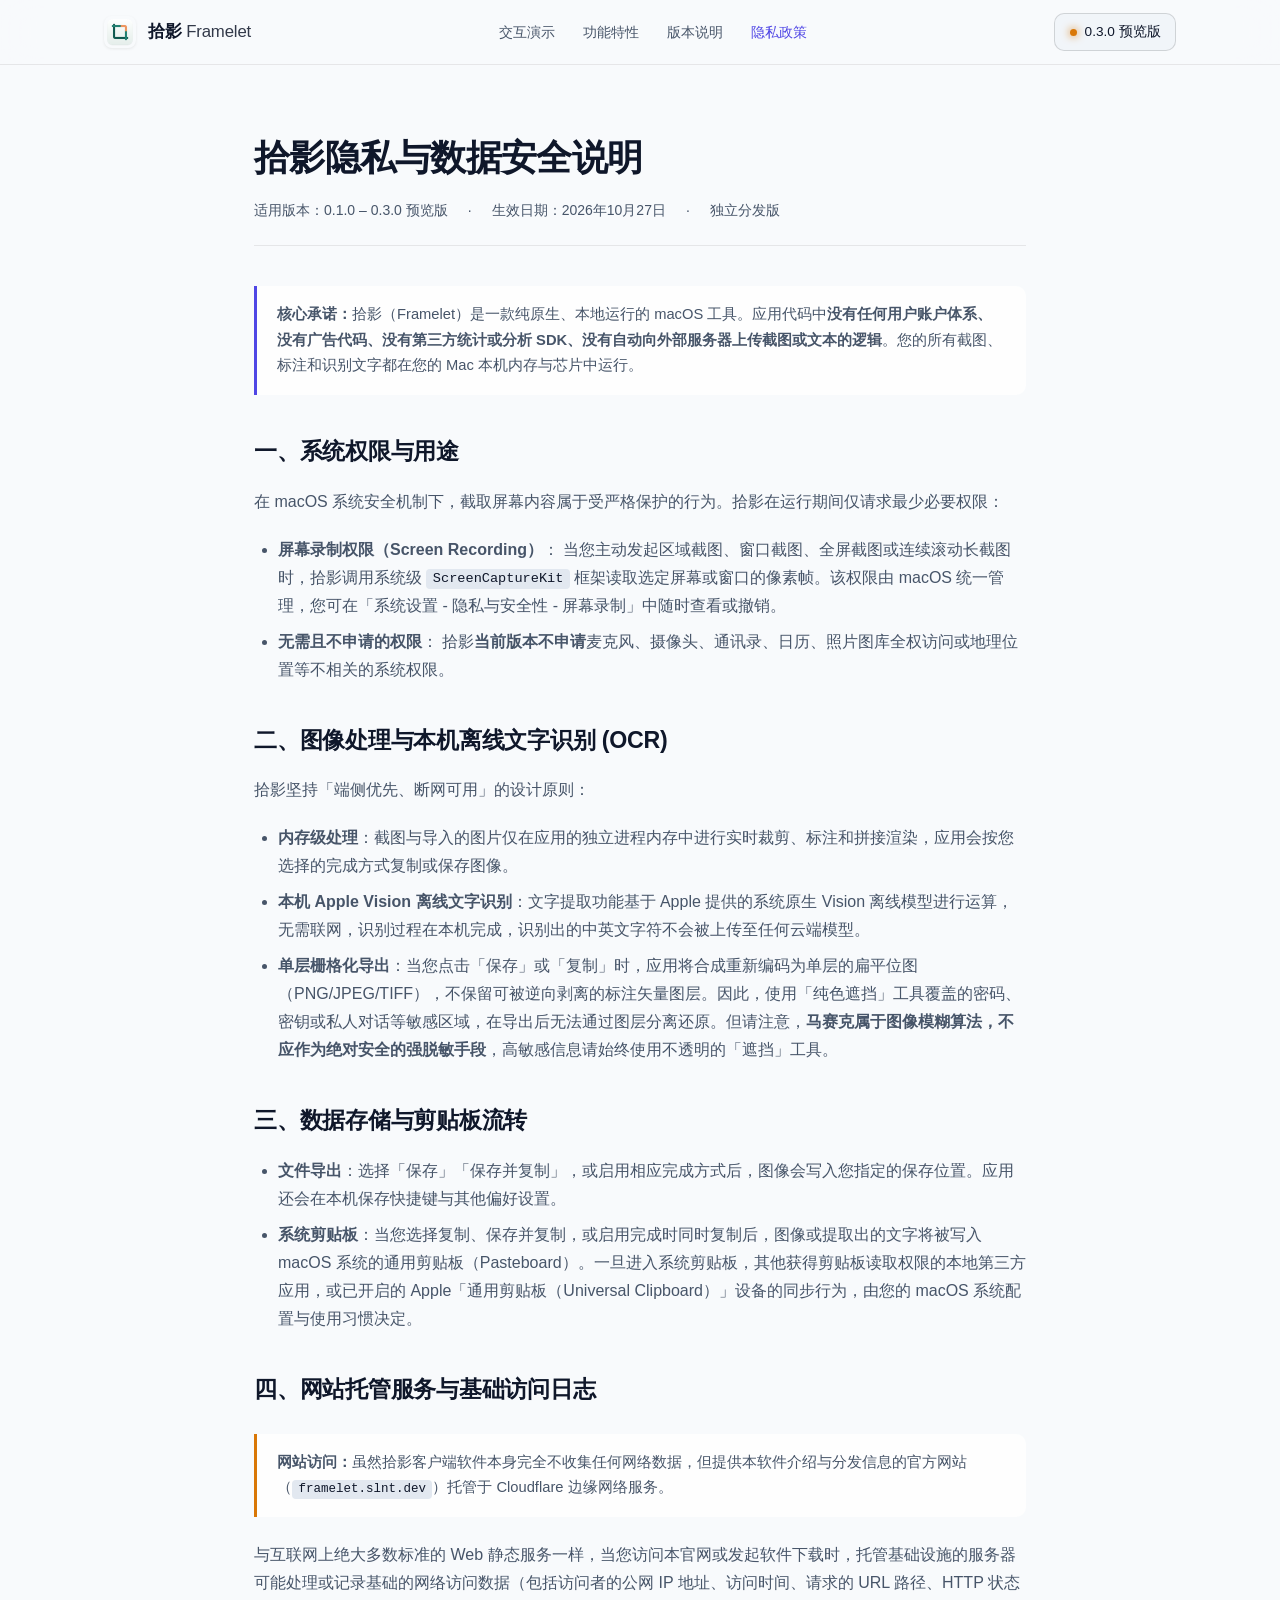
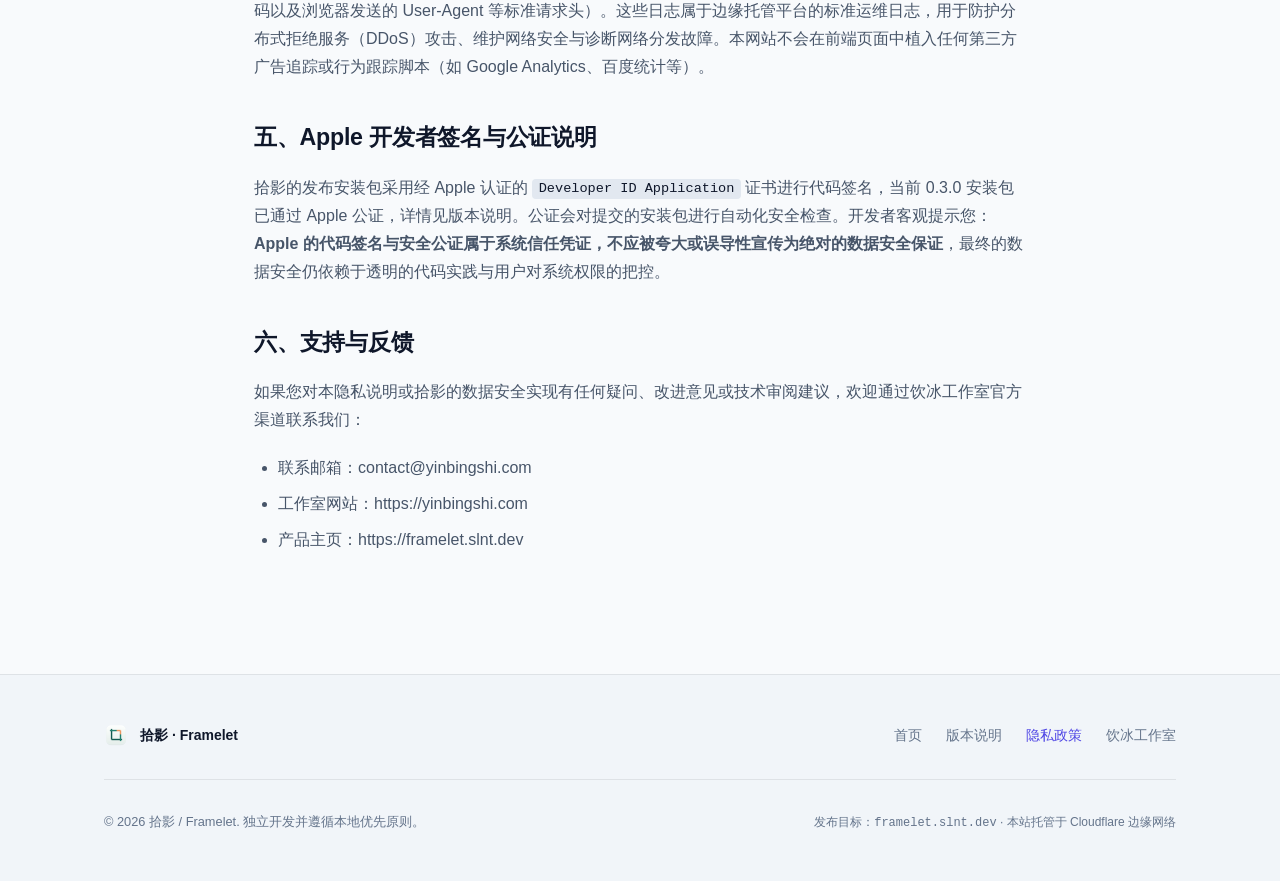
==== website/privacy.html @ 7aef19b3 "发布拾影官网与通过 Apple 公证的 0.3.0 下载" ====
<!DOCTYPE html>
<html lang="zh-CN">
<head>
  <meta charset="UTF-8">
  <meta name="viewport" content="width=device-width, initial-scale=1.0">
  <title>隐私政策与权限说明 — 拾影 · Framelet</title>
  <meta name="description" content="拾影 / Framelet 的隐私说明：坚守本地优先，所有屏幕捕获与 Apple Vision OCR 文字识别完全在 Mac 本机进行；解释必要的屏幕录制权限，并如实说明网站托管基础日志。">
  <link rel="icon" type="image/png" sizes="32x32" href="assets/img/favicon-32.png">
  <link rel="apple-touch-icon" sizes="128x128" href="assets/img/app-icon-128.png">
  <link rel="stylesheet" href="assets/css/main.css">
</head>
<body>

  <!-- 顶部导航栏 -->
  <header class="site-header">
    <div class="container nav-wrap">
      <a href="index.html" class="brand-link" aria-label="拾影 Framelet 官网首页">
        <img src="assets/img/app-icon-128.png" alt="拾影 AppIcon" class="brand-icon" width="32" height="32">
        <span>拾影 <span style="font-weight: 400; opacity: 0.85;">Framelet</span></span>
      </a>

      <nav aria-label="主导航">
        <ul class="nav-links">
          <li><a href="index.html#viewfinder-demo" class="nav-link">交互演示</a></li>
          <li><a href="index.html#features" class="nav-link">功能特性</a></li>
          <li><a href="releases.html" class="nav-link">版本说明</a></li>
          <li><a href="privacy.html" class="nav-link active" style="color: var(--accent-iris);">隐私政策</a></li>
        </ul>
      </nav>

      <a href="releases.html" class="nav-cta">
        <span class="status-dot"></span>
        <span>0.3.0 预览版</span>
      </a>
    </div>
  </header>

  <main>
    <div class="page-container">
      <header class="page-header">
        <h1 class="page-title">拾影隐私与数据安全说明</h1>
        <div class="page-meta">
          <span>适用版本：0.1.0 – 0.3.0 预览版</span>
          <span>·</span>
          <span>生效日期：2026年10月27日</span>
          <span>·</span>
          <span>独立分发版</span>
        </div>
      </header>

      <article class="article-content">
        <div class="alert-callout">
          <strong>核心承诺：</strong>拾影（Framelet）是一款纯原生、本地运行的 macOS 工具。应用代码中<strong>没有任何用户账户体系、没有广告代码、没有第三方统计或分析 SDK、没有自动向外部服务器上传截图或文本的逻辑</strong>。您的所有截图、标注和识别文字都在您的 Mac 本机内存与芯片中运行。
        </div>

        <h2>一、系统权限与用途</h2>
        <p>
          在 macOS 系统安全机制下，截取屏幕内容属于受严格保护的行为。拾影在运行期间仅请求最少必要权限：
        </p>
        <ul>
          <li>
            <strong>屏幕录制权限（Screen Recording）</strong>：
            当您主动发起区域截图、窗口截图、全屏截图或连续滚动长截图时，拾影调用系统级 <code>ScreenCaptureKit</code> 框架读取选定屏幕或窗口的像素帧。该权限由 macOS 统一管理，您可在「系统设置 - 隐私与安全性 - 屏幕录制」中随时查看或撤销。
          </li>
          <li>
            <strong>无需且不申请的权限</strong>：
            拾影<strong>当前版本不申请</strong>麦克风、摄像头、通讯录、日历、照片图库全权访问或地理位置等不相关的系统权限。
          </li>
        </ul>

        <h2>二、图像处理与本机离线文字识别 (OCR)</h2>
        <p>
          拾影坚持「端侧优先、断网可用」的设计原则：
        </p>
        <ul>
          <li>
            <strong>内存级处理</strong>：截图与导入的图片仅在应用的独立进程内存中进行实时裁剪、标注和拼接渲染，应用会按您选择的完成方式复制或保存图像。
          </li>
          <li>
            <strong>本机 Apple Vision 离线文字识别</strong>：文字提取功能基于 Apple 提供的系统原生 Vision 离线模型进行运算，无需联网，识别过程在本机完成，识别出的中英文字符不会被上传至任何云端模型。
          </li>
          <li>
            <strong>单层栅格化导出</strong>：当您点击「保存」或「复制」时，应用将合成重新编码为单层的扁平位图（PNG/JPEG/TIFF），不保留可被逆向剥离的标注矢量图层。因此，使用「纯色遮挡」工具覆盖的密码、密钥或私人对话等敏感区域，在导出后无法通过图层分离还原。但请注意，<strong>马赛克属于图像模糊算法，不应作为绝对安全的强脱敏手段</strong>，高敏感信息请始终使用不透明的「遮挡」工具。
          </li>
        </ul>

        <h2>三、数据存储与剪贴板流转</h2>
        <ul>
          <li>
            <strong>文件导出</strong>：选择「保存」「保存并复制」，或启用相应完成方式后，图像会写入您指定的保存位置。应用还会在本机保存快捷键与其他偏好设置。
          </li>
          <li>
            <strong>系统剪贴板</strong>：当您选择复制、保存并复制，或启用完成时同时复制后，图像或提取出的文字将被写入 macOS 系统的通用剪贴板（Pasteboard）。一旦进入系统剪贴板，其他获得剪贴板读取权限的本地第三方应用，或已开启的 Apple「通用剪贴板（Universal Clipboard）」设备的同步行为，由您的 macOS 系统配置与使用习惯决定。
          </li>
        </ul>

        <h2>四、网站托管服务与基础访问日志</h2>
        <div class="alert-callout warning">
          <strong>网站访问：</strong>虽然拾影客户端软件本身完全不收集任何网络数据，但提供本软件介绍与分发信息的官方网站（<code>framelet.slnt.dev</code>）托管于 Cloudflare 边缘网络服务。
        </div>
        <p>
          与互联网上绝大多数标准的 Web 静态服务一样，当您访问本官网或发起软件下载时，托管基础设施的服务器可能处理或记录基础的网络访问数据（包括访问者的公网 IP 地址、访问时间、请求的 URL 路径、HTTP 状态码以及浏览器发送的 User-Agent 等标准请求头）。这些日志属于边缘托管平台的标准运维日志，用于防护分布式拒绝服务（DDoS）攻击、维护网络安全与诊断网络分发故障。本网站不会在前端页面中植入任何第三方广告追踪或行为跟踪脚本（如 Google Analytics、百度统计等）。
        </p>

        <h2>五、Apple 开发者签名与公证说明</h2>
        <p>
          拾影的发布安装包采用经 Apple 认证的 <code>Developer ID Application</code> 证书进行代码签名，当前 0.3.0 安装包已通过 Apple 公证，详情见版本说明。公证会对提交的安装包进行自动化安全检查。开发者客观提示您：<strong>Apple 的代码签名与安全公证属于系统信任凭证，不应被夸大或误导性宣传为绝对的数据安全保证</strong>，最终的数据安全仍依赖于透明的代码实践与用户对系统权限的把控。
        </p>

        <h2>六、支持与反馈</h2>
        <p>
          如果您对本隐私说明或拾影的数据安全实现有任何疑问、改进意见或技术审阅建议，欢迎通过饮冰工作室官方渠道联系我们：
        </p>
        <ul>
          <li>联系邮箱：<a href="mailto:contact@yinbingshi.com">contact@yinbingshi.com</a></li>
          <li>工作室网站：<a href="https://yinbingshi.com" target="_blank" rel="noopener noreferrer">https://yinbingshi.com</a></li>
          <li>产品主页：<a href="https://framelet.slnt.dev">https://framelet.slnt.dev</a></li>
        </ul>
      </article>
    </div>
  </main>

  <!-- 页脚 -->
  <footer class="site-footer">
    <div class="container">
      <div class="footer-top">
        <div class="footer-brand">
          <img src="assets/img/app-icon-128.png" alt="拾影 Logo" width="24" height="24" style="border-radius: 6px;">
          <span>拾影 · Framelet</span>
        </div>

        <ul class="footer-links">
          <li><a href="index.html">首页</a></li>
          <li><a href="releases.html">版本说明</a></li>
          <li><a href="privacy.html" style="color: var(--accent-iris);">隐私政策</a></li>
          <li><a href="https://yinbingshi.com" target="_blank" rel="noopener noreferrer">饮冰工作室</a></li>
        </ul>
      </div>

      <div class="footer-bottom">
        <div>
          © 2026 拾影 / Framelet. 独立开发并遵循本地优先原则。
        </div>
        <div style="color: var(--text-muted); font-size: 0.75rem;">
          发布目标：<code>framelet.slnt.dev</code> · 本站托管于 Cloudflare 边缘网络
        </div>
      </div>
    </div>
  </footer>

</body>
</html>
---- website/assets/css/main.css ----
/* Framelet / 拾影 官网核心样式表
 * 纯原生 CSS，无第三方字体/框架依赖
 * 支持深浅色自适应、高对比度、无障碍聚焦与减弱动效
 */

:root {
  /* 品牌调色板 (Token System) */
  --bg-primary: #0b0d11;
  --bg-secondary: #13171f;
  --bg-tertiary: #1a202c;
  --bg-surface: rgba(22, 27, 36, 0.75);
  --bg-surface-solid: #161b24;
  --bg-glass: rgba(18, 22, 30, 0.85);

  --border-subtle: rgba(255, 255, 255, 0.08);
  --border-medium: rgba(255, 255, 255, 0.16);
  --border-highlight: rgba(99, 102, 241, 0.5);

  --text-main: #f3f4f6;
  --text-secondary: #9ca3af;
  --text-muted: #6b7280;
  --text-inverse: #0b0d11;

  /* 强调色：标线紫 (Precision Violet) 与取色琥珀 */
  --accent-iris: #6366f1;
  --accent-iris-glow: rgba(99, 102, 241, 0.25);
  --accent-iris-deep: #4f46e5;
  --accent-amber: #f59e0b;
  --accent-emerald: #10b981;
  --accent-rose: #f43f5e;

  --kbd-bg: #222834;
  --kbd-border: #3b4455;
  --kbd-text: #e2e8f0;

  --shadow-sm: 0 1px 2px 0 rgba(0, 0, 0, 0.35);
  --shadow-md: 0 8px 24px -4px rgba(0, 0, 0, 0.45);
  --shadow-lg: 0 20px 40px -12px rgba(0, 0, 0, 0.6);
  --shadow-glow: 0 0 30px rgba(99, 102, 241, 0.18);

  --font-sans: -apple-system, BlinkMacSystemFont, "SF Pro Text", "SF Pro Display", "PingFang SC", "Hiragino Sans GB", "Microsoft YaHei", sans-serif;
  --font-mono: "SF Mono", ui-monospace, Monaco, Menlo, Consolas, monospace;

  --radius-sm: 6px;
  --radius-md: 10px;
  --radius-lg: 16px;
  --radius-xl: 22px;
  --radius-full: 9999px;

  --container-max: 1120px;
  --transition-fast: 0.15s ease;
  --transition-normal: 0.25s cubic-bezier(0.16, 1, 0.3, 1);
}

@media (prefers-color-scheme: light) {
  :root {
    --bg-primary: #f8fafc;
    --bg-secondary: #f1f5f9;
    --bg-tertiary: #e2e8f0;
    --bg-surface: rgba(255, 255, 255, 0.85);
    --bg-surface-solid: #ffffff;
    --bg-glass: rgba(248, 250, 252, 0.85);

    --border-subtle: rgba(0, 0, 0, 0.08);
    --border-medium: rgba(0, 0, 0, 0.14);
    --border-highlight: rgba(99, 102, 241, 0.6);

    --text-main: #0f172a;
    --text-secondary: #475569;
    --text-muted: #64748b;
    --text-inverse: #ffffff;

    --accent-iris: #4f46e5;
    --accent-iris-glow: rgba(79, 70, 229, 0.18);
    --accent-iris-deep: #4338ca;
    --accent-amber: #d97706;
    --accent-emerald: #059669;
    --accent-rose: #e11d48;

    --kbd-bg: #e2e8f0;
    --kbd-border: #cbd5e1;
    --kbd-text: #1e293b;

    --shadow-sm: 0 1px 3px rgba(0, 0, 0, 0.08);
    --shadow-md: 0 10px 25px -5px rgba(0, 0, 0, 0.1);
    --shadow-lg: 0 25px 45px -12px rgba(0, 0, 0, 0.15);
    --shadow-glow: 0 0 35px rgba(79, 70, 229, 0.12);
  }
}

/* 基础重置 */
*, *::before, *::after {
  box-sizing: border-box;
  margin: 0;
  padding: 0;
}

html {
  font-family: var(--font-sans);
  background-color: var(--bg-primary);
  color: var(--text-main);
  line-height: 1.6;
  -webkit-font-smoothing: antialiased;
  -moz-osx-font-smoothing: grayscale;
  scroll-behavior: smooth;
  text-size-adjust: 100%;
}

body {
  min-height: 100vh;
  display: flex;
  flex-direction: column;
  overflow-x: hidden;
  position: relative;
}

/* 聚焦与可访问性 */
:focus-visible {
  outline: 2px solid var(--accent-iris);
  outline-offset: 3px;
  border-radius: var(--radius-sm);
}

a {
  color: inherit;
  text-decoration: none;
  transition: color var(--transition-fast);
}

img, svg {
  display: block;
  max-width: 100%;
  height: auto;
}

/* 排版工具 */
.container {
  width: 100%;
  max-width: var(--container-max);
  margin-left: auto;
  margin-right: auto;
  padding-left: 1.5rem;
  padding-right: 1.5rem;
}

/* 顶部导航 */
.site-header {
  position: sticky;
  top: 0;
  z-index: 100;
  background-color: var(--bg-glass);
  backdrop-filter: blur(18px);
  -webkit-backdrop-filter: blur(18px);
  border-bottom: 1px solid var(--border-subtle);
  transition: border-color var(--transition-fast);
}

.nav-wrap {
  display: flex;
  align-items: center;
  justify-content: space-between;
  height: 64px;
}

.brand-link {
  display: flex;
  align-items: center;
  gap: 0.75rem;
  font-weight: 600;
  font-size: 1.05rem;
  letter-spacing: -0.01em;
}

.brand-icon {
  width: 32px;
  height: 32px;
  border-radius: 8px;
  box-shadow: var(--shadow-sm);
}

.brand-badge {
  font-size: 0.7rem;
  font-weight: 500;
  padding: 0.15rem 0.45rem;
  border-radius: var(--radius-full);
  background-color: var(--border-subtle);
  color: var(--text-secondary);
  border: 1px solid var(--border-subtle);
  margin-left: 0.25rem;
}

.nav-links {
  display: flex;
  align-items: center;
  gap: 1.75rem;
  list-style: none;
}

.nav-link {
  font-size: 0.9rem;
  color: var(--text-secondary);
  font-weight: 500;
}

.nav-link:hover {
  color: var(--text-main);
}

.nav-cta {
  display: inline-flex;
  align-items: center;
  gap: 0.5rem;
  padding: 0.45rem 0.9rem;
  font-size: 0.85rem;
  font-weight: 500;
  border-radius: var(--radius-md);
  background: var(--bg-secondary);
  color: var(--text-main);
  border: 1px solid var(--border-medium);
  transition: all var(--transition-fast);
}

.nav-cta:hover {
  background: var(--bg-tertiary);
  border-color: var(--border-highlight);
}

/* Hero 区域：精准、克制、 macOS 原生范 */
.hero-section {
  padding: 4.5rem 0 3rem;
  position: relative;
}

.hero-header {
  text-align: center;
  max-width: 780px;
  margin: 0 auto 3rem;
}

.meta-pill {
  display: inline-flex;
  align-items: center;
  gap: 0.5rem;
  padding: 0.35rem 0.85rem;
  font-size: 0.8rem;
  font-weight: 500;
  border-radius: var(--radius-full);
  background: var(--bg-surface);
  border: 1px solid var(--border-medium);
  color: var(--text-secondary);
  margin-bottom: 1.5rem;
}

.status-dot {
  width: 7px;
  height: 7px;
  border-radius: 50%;
  background-color: var(--accent-amber);
  box-shadow: 0 0 8px var(--accent-amber);
}

.hero-title {
  font-size: clamp(2rem, 4.5vw, 3.25rem);
  font-weight: 700;
  letter-spacing: -0.03em;
  line-height: 1.18;
  margin-bottom: 1.25rem;
  color: var(--text-main);
}

.hero-subtitle {
  font-size: clamp(1.05rem, 1.8vw, 1.2rem);
  color: var(--text-secondary);
  line-height: 1.65;
  margin-bottom: 2rem;
  font-weight: 400;
}

/* 下载行动区 */
.download-card-hero {
  display: flex;
  flex-direction: column;
  align-items: center;
  gap: 0.85rem;
}

.download-cta-group {
  display: flex;
  align-items: center;
  justify-content: center;
  flex-wrap: wrap;
  gap: 1rem;
}

.btn-primary {
  display: inline-flex;
  align-items: center;
  justify-content: center;
  gap: 0.65rem;
  padding: 0.85rem 1.6rem;
  border-radius: var(--radius-md);
  font-size: 1rem;
  font-weight: 600;
  background-color: var(--accent-iris);
  color: #ffffff;
  border: 1px solid rgba(255, 255, 255, 0.15);
  box-shadow: 0 4px 14px var(--accent-iris-glow);
  cursor: pointer;
  transition: all var(--transition-fast);
}

.btn-primary:hover:not(:disabled) {
  background-color: var(--accent-iris-deep);
  transform: translateY(-1px);
}

/* 待公证/未开放时的按钮状态：清晰标明，禁用假链接 */
.btn-pending {
  background-color: var(--bg-tertiary);
  color: var(--text-secondary);
  border: 1px dashed var(--border-medium);
  box-shadow: none;
  cursor: default;
}

.btn-pending:hover {
  background-color: var(--bg-tertiary);
  color: var(--text-secondary);
  transform: none;
}

.btn-secondary {
  display: inline-flex;
  align-items: center;
  justify-content: center;
  gap: 0.5rem;
  padding: 0.85rem 1.4rem;
  border-radius: var(--radius-md);
  font-size: 0.95rem;
  font-weight: 500;
  background-color: var(--bg-surface);
  color: var(--text-main);
  border: 1px solid var(--border-medium);
  transition: all var(--transition-fast);
}

.btn-secondary:hover {
  background-color: var(--bg-secondary);
  border-color: var(--border-highlight);
}

.download-meta-text {
  font-size: 0.825rem;
  color: var(--text-muted);
  display: flex;
  align-items: center;
  gap: 0.5rem;
  flex-wrap: wrap;
  justify-content: center;
}

.download-meta-text code {
  font-family: var(--font-mono);
  font-size: 0.775rem;
  padding: 0.1rem 0.35rem;
  border-radius: 4px;
  background: var(--bg-tertiary);
  color: var(--text-secondary);
}

/* 特色签名：交互示意取景视窗 (Interactive Viewfinder) */
.viewfinder-section {
  margin: 1.5rem auto 5rem;
  max-width: 980px;
}

.viewfinder-wrapper {
  background: var(--bg-surface-solid);
  border: 1px solid var(--border-medium);
  border-radius: var(--radius-xl);
  overflow: hidden;
  box-shadow: var(--shadow-lg), var(--shadow-glow);
  position: relative;
}

.viewfinder-topbar {
  display: flex;
  align-items: center;
  justify-content: space-between;
  padding: 0.75rem 1.25rem;
  background: var(--bg-secondary);
  border-bottom: 1px solid var(--border-subtle);
}

.window-dots {
  display: flex;
  gap: 6px;
}

.dot {
  width: 10px;
  height: 10px;
  border-radius: 50%;
  background: var(--border-medium);
}
.dot.red { background: #ef4444; }
.dot.yellow { background: #f59e0b; }
.dot.green { background: #10b981; }

.viewfinder-title-tabs {
  display: flex;
  align-items: center;
  gap: 0.5rem;
  background: var(--bg-primary);
  padding: 0.25rem;
  border-radius: var(--radius-md);
  border: 1px solid var(--border-subtle);
}

.tab-btn {
  background: transparent;
  border: none;
  font-family: inherit;
  font-size: 0.82rem;
  font-weight: 500;
  color: var(--text-secondary);
  padding: 0.35rem 0.85rem;
  border-radius: var(--radius-sm);
  cursor: pointer;
  transition: all var(--transition-fast);
}

.tab-btn.active {
  background: var(--bg-surface-solid);
  color: var(--text-main);
  box-shadow: var(--shadow-sm);
}

.demo-notice-badge {
  font-size: 0.72rem;
  font-weight: 500;
  padding: 0.2rem 0.55rem;
  border-radius: var(--radius-full);
  background: rgba(99, 102, 241, 0.12);
  color: var(--accent-iris);
  border: 1px solid rgba(99, 102, 241, 0.3);
}

/* 演示视窗舞台 */
.stage-area {
  position: relative;
  height: 480px;
  background-color: var(--bg-primary);
  background-image:
    radial-gradient(var(--border-subtle) 1px, transparent 1px),
    radial-gradient(var(--border-subtle) 1px, var(--bg-primary) 1px);
  background-size: 24px 24px;
  background-position: 0 0, 12px 12px;
  overflow: hidden;
  user-select: none;
  touch-action: none;
}

/* 模式一：精确框选与取色模拟 */
.scene-cropper {
  position: absolute;
  inset: 0;
  display: block;
}

.scene-cropper.hidden {
  display: none;
}

/* 模拟的桌面内容卡片（作为框选的背景） */
.mock-desktop-canvas {
  position: absolute;
  inset: 2rem;
  border-radius: var(--radius-md);
  background: var(--bg-surface);
  border: 1px solid var(--border-subtle);
  padding: 2rem;
  display: flex;
  flex-direction: column;
  justify-content: center;
  align-items: center;
  gap: 1.25rem;
  text-align: center;
}

.mock-app-card {
  max-width: 520px;
  padding: 1.5rem;
  border-radius: var(--radius-md);
  background: var(--bg-secondary);
  border: 1px solid var(--border-medium);
  box-shadow: var(--shadow-md);
}

/* 十字参考线 */
.crosshair-h {
  position: absolute;
  left: 0;
  right: 0;
  height: 1px;
  background: var(--accent-iris);
  pointer-events: none;
  opacity: 0.85;
}

.crosshair-v {
  position: absolute;
  top: 0;
  bottom: 0;
  width: 1px;
  background: var(--accent-iris);
  pointer-events: none;
  opacity: 0.85;
}

/* 随动放大镜浮层 */
.magnifier-lens {
  position: absolute;
  width: 140px;
  height: 140px;
  border-radius: var(--radius-lg);
  background: var(--bg-glass);
  backdrop-filter: blur(12px);
  border: 2px solid var(--accent-iris);
  box-shadow: 0 8px 32px rgba(0, 0, 0, 0.6), 0 0 16px var(--accent-iris-glow);
  pointer-events: none;
  transform: translate(24px, 24px);
  display: flex;
  flex-direction: column;
  overflow: hidden;
  z-index: 50;
  transition: opacity 0.15s ease;
}

.magnifier-grid {
  flex: 1;
  display: grid;
  grid-template-columns: repeat(7, 1fr);
  grid-template-rows: repeat(7, 1fr);
  gap: 1px;
  background: rgba(0, 0, 0, 0.4);
  padding: 2px;
}

.grid-cell {
  background: #374151;
}

.grid-cell.center-pixel {
  background: var(--accent-iris);
  outline: 1.5px solid #ffffff;
  outline-offset: -1px;
}

.magnifier-info {
  padding: 0.35rem 0.5rem;
  background: var(--bg-secondary);
  border-top: 1px solid var(--border-subtle);
  font-family: var(--font-mono);
  font-size: 0.7rem;
  line-height: 1.25;
  color: var(--text-main);
  text-align: center;
}

.magnifier-hex {
  color: var(--accent-amber);
  font-weight: 600;
}

/* 选区与选区边框 */
.crop-box {
  position: absolute;
  border: 1.5px solid var(--accent-iris);
  background: rgba(99, 102, 241, 0.1);
  box-shadow: 0 0 0 9999px rgba(0, 0, 0, 0.45);
  pointer-events: none;
  display: none;
  z-index: 40;
}

.crop-handle {
  position: absolute;
  width: 8px;
  height: 8px;
  background: #ffffff;
  border: 1px solid var(--accent-iris);
  border-radius: 2px;
}
.handle-tl { top: -4px; left: -4px; }
.handle-tr { top: -4px; right: -4px; }
.handle-bl { bottom: -4px; left: -4px; }
.handle-br { bottom: -4px; right: -4px; }

/* 原位悬浮工具栏 */
.in-situ-toolbar {
  position: absolute;
  bottom: -46px;
  left: 0;
  display: inline-flex;
  align-items: center;
  gap: 4px;
  background: var(--bg-secondary);
  border: 1px solid var(--border-medium);
  border-radius: var(--radius-md);
  padding: 4px 6px;
  box-shadow: var(--shadow-md);
  pointer-events: auto;
  z-index: 60;
  white-space: nowrap;
}

.tool-btn {
  width: 28px;
  height: 28px;
  border-radius: var(--radius-sm);
  border: none;
  background: transparent;
  color: var(--text-secondary);
  display: flex;
  align-items: center;
  justify-content: center;
  cursor: pointer;
  transition: all var(--transition-fast);
}

.tool-btn:hover {
  background: var(--bg-tertiary);
  color: var(--text-main);
}

.tool-btn.active {
  background: var(--accent-iris);
  color: #ffffff;
}

.tool-divider {
  width: 1px;
  height: 16px;
  background: var(--border-medium);
  margin: 0 2px;
}

.tool-btn.action-confirm {
  background: var(--accent-emerald);
  color: #ffffff;
  padding: 0 8px;
  width: auto;
  font-size: 0.75rem;
  font-weight: 600;
  gap: 4px;
}

/* 模式二：连续滚动长截图演示 */
.scene-longscroll {
  position: absolute;
  inset: 0;
  display: none;
  padding: 1.5rem;
  gap: 1.5rem;
}

.scene-longscroll.active {
  display: flex;
}

.scroll-source-viewport {
  flex: 1.2;
  border-radius: var(--radius-md);
  background: var(--bg-secondary);
  border: 1px solid var(--border-medium);
  overflow: hidden;
  position: relative;
  display: flex;
  flex-direction: column;
}

.mock-page-header {
  height: 38px;
  background: var(--bg-tertiary);
  border-bottom: 1px solid var(--border-subtle);
  display: flex;
  align-items: center;
  padding: 0 1rem;
  font-size: 0.8rem;
  font-family: var(--font-mono);
  color: var(--text-secondary);
  justify-content: space-between;
}

.scroll-track-container {
  flex: 1;
  overflow: hidden;
  position: relative;
}

.scroll-inner-doc {
  position: absolute;
  top: 0;
  left: 0;
  right: 0;
  padding: 1.5rem;
  transition: transform 0.4s cubic-bezier(0.16, 1, 0.3, 1);
}

.doc-line {
  height: 12px;
  background: var(--border-medium);
  border-radius: 4px;
  margin-bottom: 0.75rem;
}

.doc-block {
  height: 50px;
  background: rgba(99, 102, 241, 0.1);
  border: 1px dashed var(--accent-iris);
  border-radius: 6px;
  margin: 1rem 0;
  display: flex;
  align-items: center;
  justify-content: center;
  font-size: 0.75rem;
  font-family: var(--font-mono);
  color: var(--accent-iris);
}

.fixed-edge-tag {
  position: absolute;
  top: 48px;
  left: 1rem;
  font-size: 0.7rem;
  background: rgba(16, 185, 129, 0.15);
  color: var(--accent-emerald);
  padding: 0.15rem 0.45rem;
  border-radius: 4px;
  border: 1px solid rgba(16, 185, 129, 0.3);
  font-family: var(--font-mono);
}

.scroll-stitch-preview {
  flex: 0.8;
  border-radius: var(--radius-md);
  background: var(--bg-surface);
  border: 1px solid var(--border-medium);
  display: flex;
  flex-direction: column;
  padding: 1rem;
  position: relative;
}

.preview-header {
  font-size: 0.8rem;
  font-weight: 600;
  color: var(--text-secondary);
  margin-bottom: 0.75rem;
  display: flex;
  align-items: center;
  justify-content: space-between;
}

.preview-strip-box {
  flex: 1;
  background: var(--bg-primary);
  border-radius: var(--radius-sm);
  border: 1px solid var(--border-subtle);
  overflow-y: hidden;
  position: relative;
  display: flex;
  flex-direction: column;
  align-items: center;
  padding: 8px;
}

.preview-canvas-mimic {
  width: 90%;
  background: var(--bg-secondary);
  border: 1px solid var(--border-medium);
  border-radius: 4px;
  transition: height 0.3s ease;
  overflow: hidden;
  position: relative;
}

.preview-height-counter {
  font-family: var(--font-mono);
  font-size: 0.72rem;
  color: var(--accent-amber);
  margin-top: 0.5rem;
}

/* 交互指引底部面板 */
.viewfinder-footer {
  display: flex;
  align-items: center;
  justify-content: space-between;
  padding: 0.75rem 1.25rem;
  background: var(--bg-secondary);
  border-top: 1px solid var(--border-subtle);
  font-size: 0.825rem;
  color: var(--text-secondary);
}

.kbd-hint-group {
  display: flex;
  align-items: center;
  gap: 0.75rem;
  flex-wrap: wrap;
}

kbd {
  font-family: var(--font-mono);
  font-size: 0.75rem;
  background: var(--kbd-bg);
  border: 1px solid var(--kbd-border);
  color: var(--kbd-text);
  border-radius: 4px;
  padding: 0.15rem 0.4rem;
  box-shadow: 0 1px 0 var(--border-medium);
}

/* 核心特性网格 */
.features-section {
  padding: 5rem 0;
}

.section-header {
  text-align: center;
  max-width: 680px;
  margin: 0 auto 3.5rem;
}

.section-eyebrow {
  font-size: 0.825rem;
  font-weight: 600;
  text-transform: uppercase;
  letter-spacing: 0.08em;
  color: var(--accent-iris);
  margin-bottom: 0.5rem;
}

.section-title {
  font-size: clamp(1.6rem, 3vw, 2.25rem);
  font-weight: 700;
  letter-spacing: -0.02em;
  margin-bottom: 0.75rem;
}

.section-desc {
  font-size: 1rem;
  color: var(--text-secondary);
}

.feature-grid {
  display: grid;
  grid-template-columns: repeat(auto-fit, minmax(320px, 1fr));
  gap: 1.5rem;
}

.feature-card {
  background: var(--bg-surface);
  border: 1px solid var(--border-subtle);
  border-radius: var(--radius-lg);
  padding: 1.75rem;
  display: flex;
  flex-direction: column;
  gap: 0.85rem;
  transition: all var(--transition-normal);
  position: relative;
}

.feature-card:hover {
  border-color: var(--border-medium);
  transform: translateY(-2px);
  box-shadow: var(--shadow-md);
}

.feature-icon-box {
  width: 44px;
  height: 44px;
  border-radius: var(--radius-md);
  background: rgba(99, 102, 241, 0.1);
  border: 1px solid rgba(99, 102, 241, 0.25);
  display: flex;
  align-items: center;
  justify-content: center;
  color: var(--accent-iris);
  margin-bottom: 0.25rem;
}

.feature-title {
  font-size: 1.15rem;
  font-weight: 600;
  letter-spacing: -0.01em;
}

.feature-body {
  font-size: 0.92rem;
  color: var(--text-secondary);
  line-height: 1.6;
}

.feature-tags {
  display: flex;
  flex-wrap: wrap;
  gap: 0.4rem;
  margin-top: auto;
  padding-top: 0.75rem;
}

.feature-tag {
  font-size: 0.725rem;
  font-family: var(--font-mono);
  padding: 0.15rem 0.45rem;
  border-radius: var(--radius-sm);
  background: var(--bg-secondary);
  border: 1px solid var(--border-subtle);
  color: var(--text-muted);
}

/* 诚实边界与设计原则 (Non-Features / Transparency) */
.principles-section {
  padding: 4.5rem 0;
  background: var(--bg-secondary);
  border-top: 1px solid var(--border-subtle);
  border-bottom: 1px solid var(--border-subtle);
}

.principles-grid {
  display: grid;
  grid-template-columns: 1.2fr 1fr;
  gap: 3rem;
  align-items: start;
}

.principles-content h3 {
  font-size: 1.6rem;
  font-weight: 700;
  letter-spacing: -0.02em;
  margin-bottom: 1rem;
}

.principles-content p {
  color: var(--text-secondary);
  font-size: 0.98rem;
  line-height: 1.7;
  margin-bottom: 1.25rem;
}

.boundary-box {
  background: var(--bg-surface-solid);
  border: 1px solid var(--border-medium);
  border-radius: var(--radius-lg);
  padding: 1.75rem;
}

.boundary-header {
  display: flex;
  align-items: center;
  gap: 0.6rem;
  font-size: 1.05rem;
  font-weight: 600;
  margin-bottom: 1rem;
  color: var(--text-main);
}

.boundary-list {
  list-style: none;
  display: flex;
  flex-direction: column;
  gap: 0.85rem;
}

.boundary-item {
  display: flex;
  align-items: flex-start;
  gap: 0.65rem;
  font-size: 0.88rem;
  color: var(--text-secondary);
  line-height: 1.5;
}

.boundary-icon-cross {
  color: var(--accent-rose);
  font-weight: 700;
  line-height: 1.2;
}

.boundary-icon-check {
  color: var(--accent-emerald);
  font-weight: 700;
  line-height: 1.2;
}

/* 底部 CTA 区域 */
.cta-section {
  padding: 5rem 0;
  text-align: center;
}

.cta-box {
  background: var(--bg-surface);
  border: 1px solid var(--border-medium);
  border-radius: var(--radius-xl);
  padding: 3.5rem 2rem;
  max-width: 820px;
  margin: 0 auto;
  box-shadow: var(--shadow-lg);
}

.cta-box h2 {
  font-size: clamp(1.8rem, 3.5vw, 2.4rem);
  font-weight: 700;
  margin-bottom: 1rem;
}

.cta-box p {
  color: var(--text-secondary);
  max-width: 580px;
  margin: 0 auto 2rem;
  font-size: 1rem;
}

/* 页脚 */
.site-footer {
  border-top: 1px solid var(--border-subtle);
  background: var(--bg-secondary);
  padding: 3rem 0;
  font-size: 0.875rem;
  color: var(--text-muted);
}

.footer-top {
  display: flex;
  justify-content: space-between;
  align-items: center;
  flex-wrap: wrap;
  gap: 1.5rem;
  margin-bottom: 2rem;
  padding-bottom: 2rem;
  border-bottom: 1px solid var(--border-subtle);
}

.footer-brand {
  display: flex;
  align-items: center;
  gap: 0.75rem;
  color: var(--text-main);
  font-weight: 600;
}

.footer-links {
  display: flex;
  gap: 1.5rem;
  list-style: none;
  flex-wrap: wrap;
}

.footer-bottom {
  display: flex;
  justify-content: space-between;
  align-items: center;
  flex-wrap: wrap;
  gap: 1rem;
  font-size: 0.8rem;
}

/* 独立内容页通用样式 (Privacy, Releases) */
.page-container {
  max-width: 820px;
  margin: 0 auto;
  padding: 4rem 1.5rem 6rem;
}

.page-header {
  margin-bottom: 2.5rem;
  padding-bottom: 1.5rem;
  border-bottom: 1px solid var(--border-subtle);
}

.page-title {
  font-size: 2.25rem;
  font-weight: 700;
  letter-spacing: -0.02em;
  margin-bottom: 0.75rem;
}

.page-meta {
  font-size: 0.875rem;
  color: var(--text-secondary);
  display: flex;
  gap: 1.25rem;
  flex-wrap: wrap;
}

.article-content {
  color: var(--text-secondary);
  line-height: 1.75;
}

.article-content h2 {
  color: var(--text-main);
  font-size: 1.45rem;
  font-weight: 600;
  margin: 2.25rem 0 1rem;
  letter-spacing: -0.01em;
}

.article-content h3 {
  color: var(--text-main);
  font-size: 1.15rem;
  font-weight: 600;
  margin: 1.5rem 0 0.75rem;
}

.article-content p {
  margin-bottom: 1.25rem;
}

.article-content ul, .article-content ol {
  margin: 1rem 0 1.5rem 1.5rem;
}

.article-content li {
  margin-bottom: 0.5rem;
}

.article-content code {
  font-family: var(--font-mono);
  font-size: 0.85em;
  background: var(--bg-tertiary);
  padding: 0.15rem 0.4rem;
  border-radius: 4px;
  color: var(--text-main);
}

.article-content pre {
  background: var(--bg-surface-solid);
  border: 1px solid var(--border-medium);
  border-radius: var(--radius-md);
  padding: 1rem 1.25rem;
  overflow-x: auto;
  margin: 1.5rem 0;
}

.article-content pre code {
  background: transparent;
  padding: 0;
  border-radius: 0;
  font-size: 0.85rem;
}

.alert-callout {
  background: var(--bg-surface);
  border-left: 3px solid var(--accent-iris);
  border-radius: 0 var(--radius-md) var(--radius-md) 0;
  padding: 1rem 1.25rem;
  margin: 1.5rem 0;
  font-size: 0.92rem;
}

.alert-callout.warning {
  border-left-color: var(--accent-amber);
}

/* 动效适配 (Reduced Motion) */
@media (prefers-reduced-motion: reduce) {
  *, *::before, *::after {
    animation-duration: 0.01ms !important;
    animation-iteration-count: 1 !important;
    transition-duration: 0.01ms !important;
    scroll-behavior: auto !important;
  }
}

/* 移动端响应式优化 */
@media (max-width: 768px) {
  .nav-links {
    display: none; /* 移动端隐藏中间长菜单，保留核心入口 */
  }

  .hero-section {
    padding: 3rem 0 2rem;
  }

  .stage-area {
    height: 380px;
  }

  .magnifier-lens {
    width: 110px;
    height: 110px;
    transform: translate(12px, 12px);
  }

  .in-situ-toolbar {
    bottom: -40px;
    padding: 2px 4px;
  }

  .tool-btn {
    width: 24px;
    height: 24px;
  }

  .principles-grid {
    grid-template-columns: 1fr;
    gap: 2rem;
  }

  .viewfinder-footer {
    flex-direction: column;
    align-items: flex-start;
    gap: 0.5rem;
  }

  .scene-longscroll {
    flex-direction: column;
  }
}

@media (max-width: 600px) {
  .brand-link { white-space: nowrap; gap: 8px; }
  .brand-link .brand-badge { display: none; }
  .nav-cta { white-space: nowrap; padding: 8px 10px; }
  .viewfinder-topbar { flex-wrap: wrap; justify-content: center; gap: 10px; }
  .viewfinder-topbar .window-dots { display: none; }
  .viewfinder-title-tabs { width: 100%; justify-content: center; }
  .tab-btn { flex: 1; padding: 8px; white-space: nowrap; font-size: 12px; }
  .demo-notice-badge { white-space: nowrap; }
}
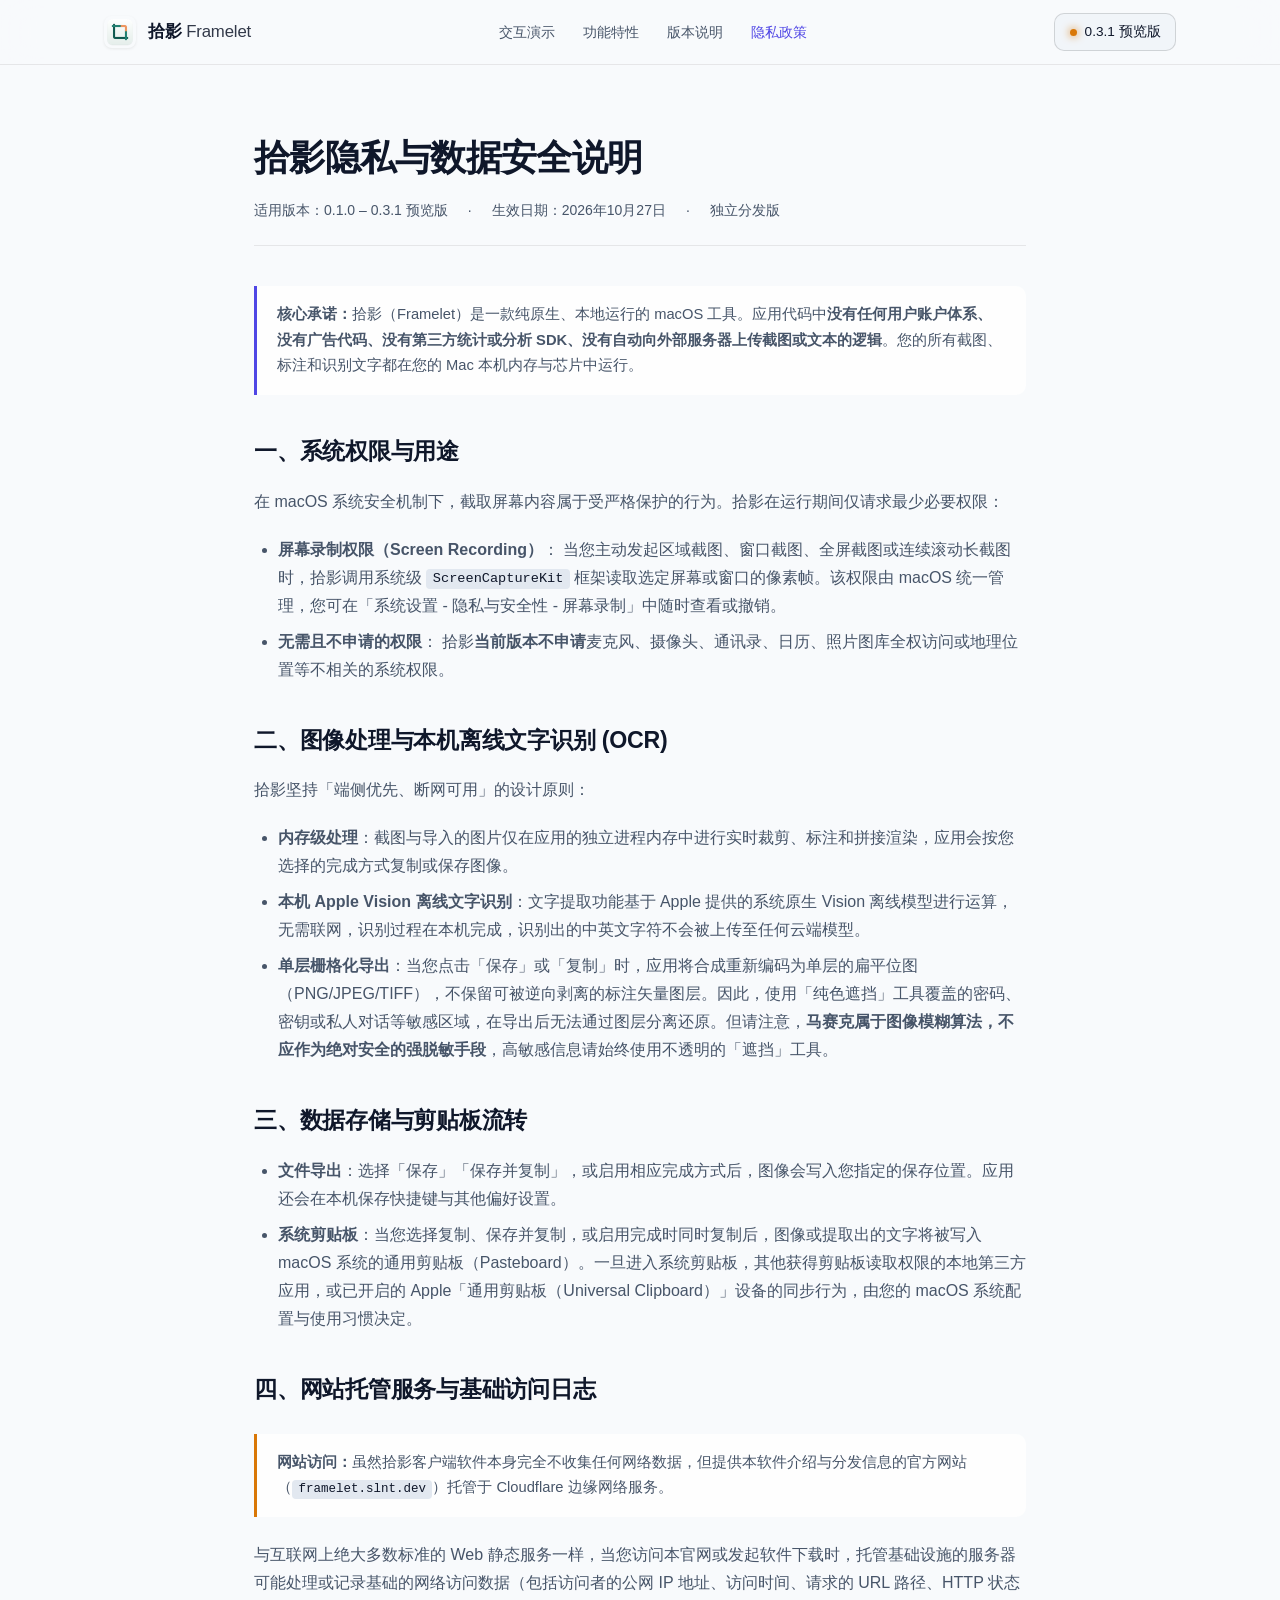
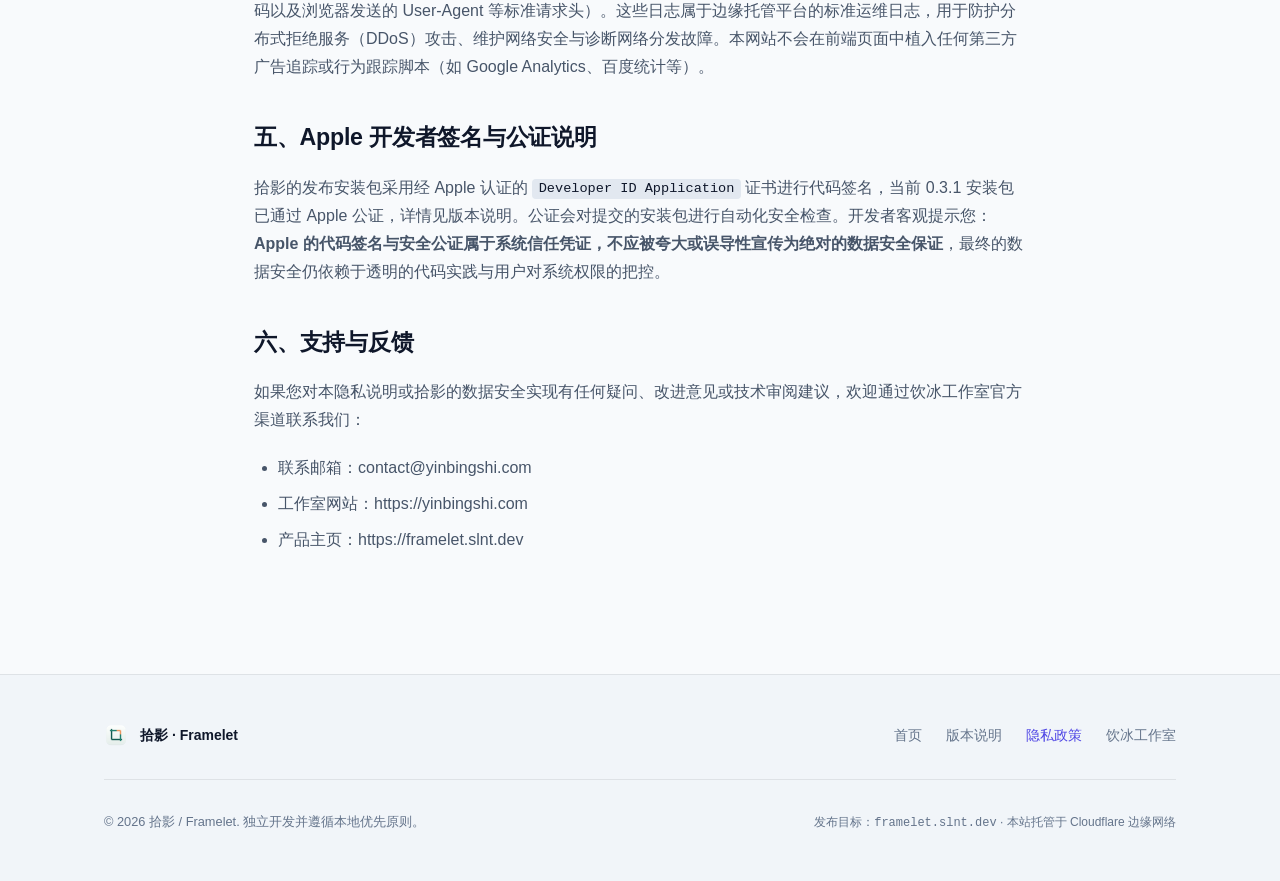
==== commit 6fdd765c: "准备 0.3.1 公证版本与 MIT 开源" ====
--- a/website/privacy.html
+++ b/website/privacy.html
@@ -30,7 +30,7 @@
 
       <a href="releases.html" class="nav-cta">
         <span class="status-dot"></span>
-        <span>0.3.0 预览版</span>
+        <span>0.3.1 预览版</span>
       </a>
     </div>
   </header>
@@ -40,7 +40,7 @@
       <header class="page-header">
         <h1 class="page-title">拾影隐私与数据安全说明</h1>
         <div class="page-meta">
-          <span>适用版本：0.1.0 – 0.3.0 预览版</span>
+          <span>适用版本：0.1.0 – 0.3.1 预览版</span>
           <span>·</span>
           <span>生效日期：2026年10月27日</span>
           <span>·</span>
@@ -104,7 +104,7 @@
 
         <h2>五、Apple 开发者签名与公证说明</h2>
         <p>
-          拾影的发布安装包采用经 Apple 认证的 <code>Developer ID Application</code> 证书进行代码签名，当前 0.3.0 安装包已通过 Apple 公证，详情见版本说明。公证会对提交的安装包进行自动化安全检查。开发者客观提示您：<strong>Apple 的代码签名与安全公证属于系统信任凭证，不应被夸大或误导性宣传为绝对的数据安全保证</strong>，最终的数据安全仍依赖于透明的代码实践与用户对系统权限的把控。
+          拾影的发布安装包采用经 Apple 认证的 <code>Developer ID Application</code> 证书进行代码签名，当前 0.3.1 安装包已通过 Apple 公证，详情见版本说明。公证会对提交的安装包进行自动化安全检查。开发者客观提示您：<strong>Apple 的代码签名与安全公证属于系统信任凭证，不应被夸大或误导性宣传为绝对的数据安全保证</strong>，最终的数据安全仍依赖于透明的代码实践与用户对系统权限的把控。
         </p>
 
         <h2>六、支持与反馈</h2>
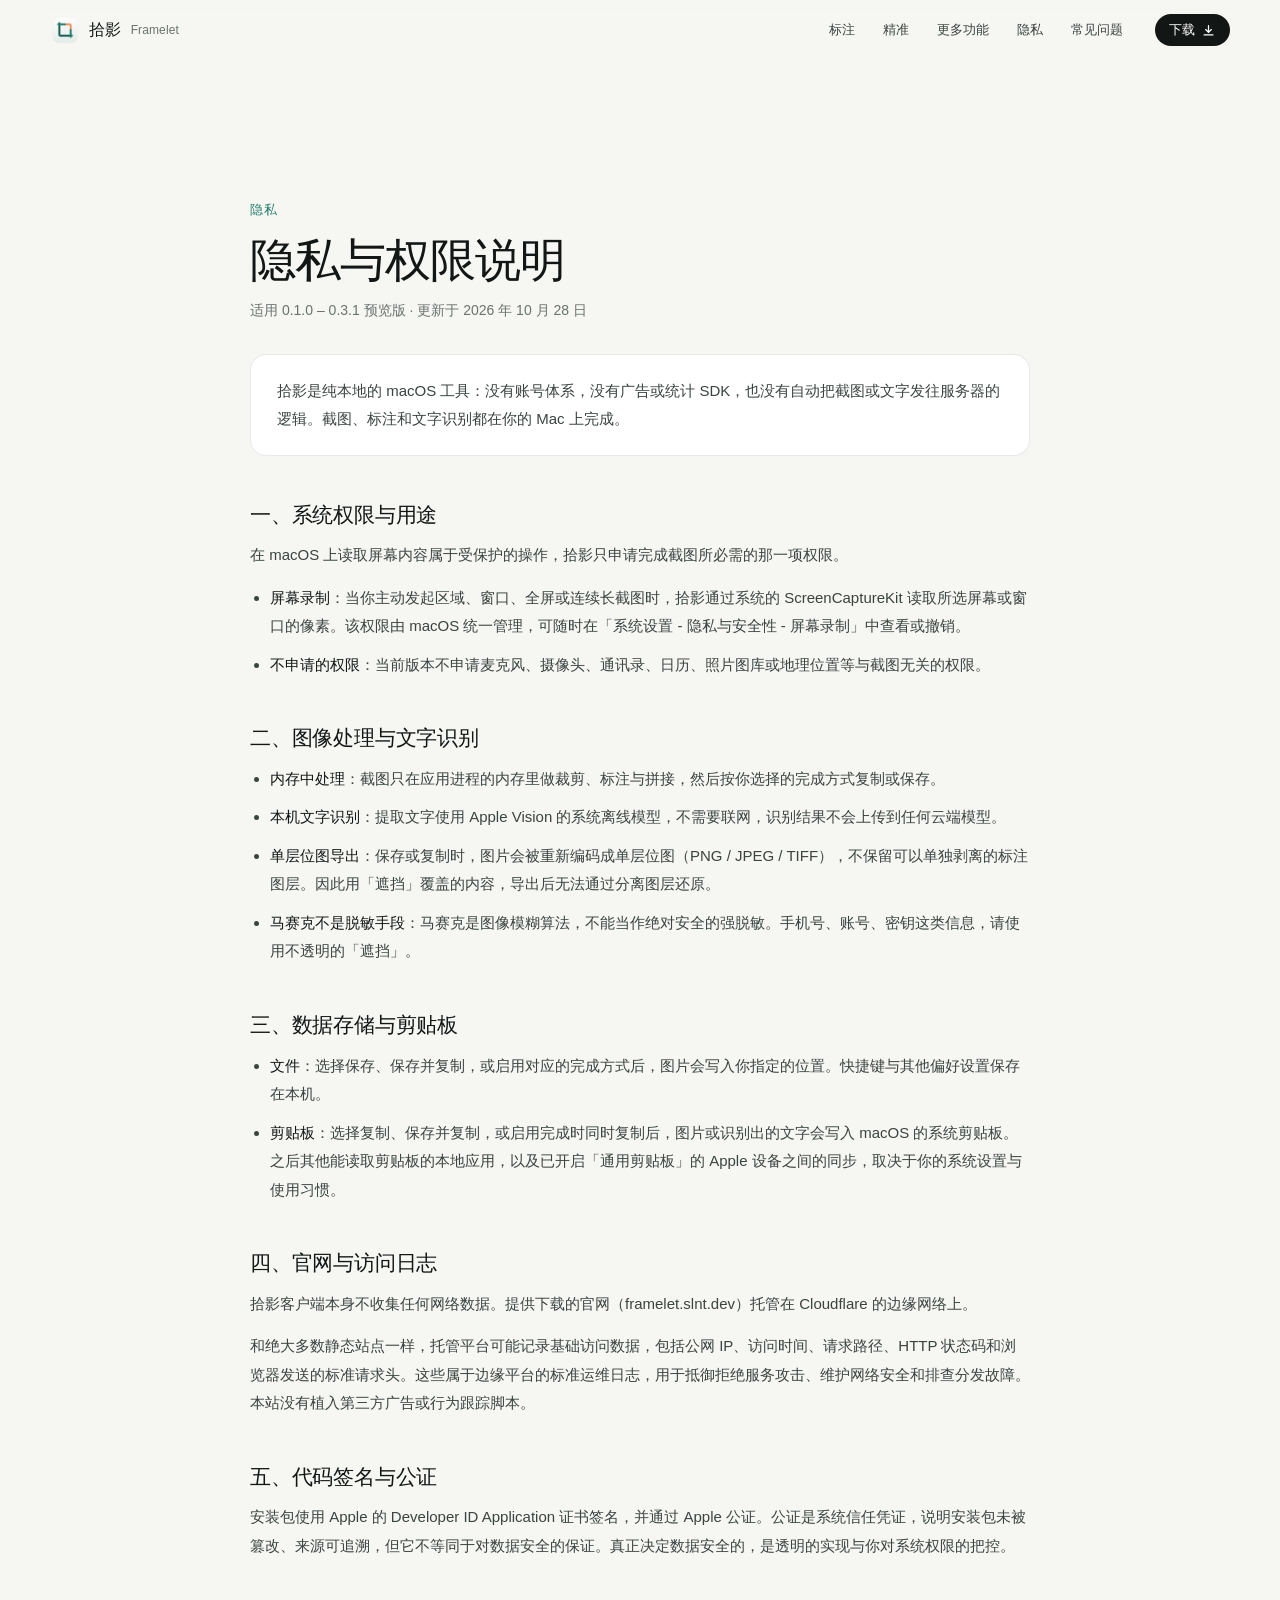
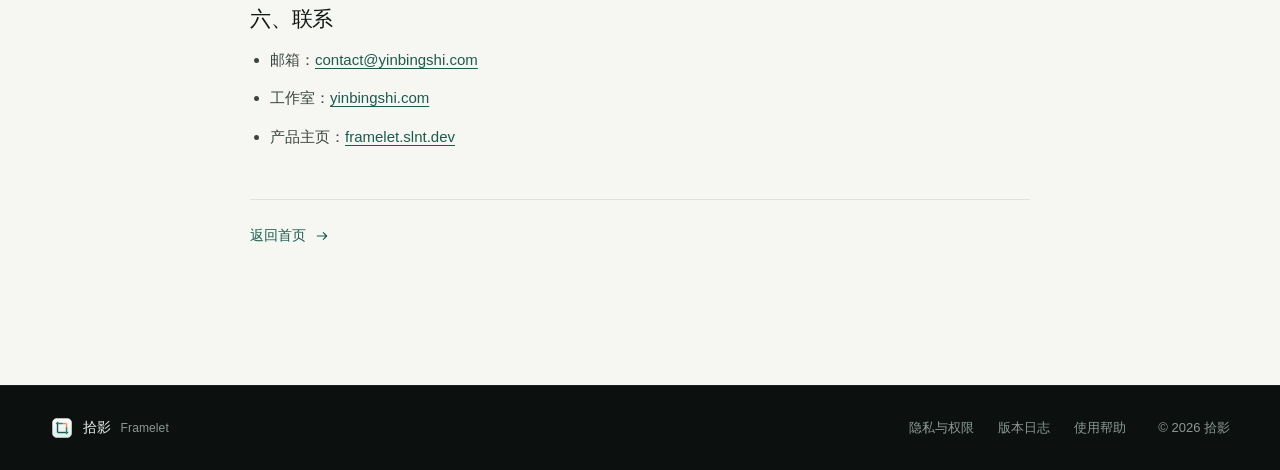
==== commit 63f4b0b4: "website: 换成浅色产品页设计，并同步到 0.3.1 官网整体重做：浅色纸面、深青主色，首屏用应用真实界面截图配合可 切换的标注示意，后面是标注、像素级瞄准、功能 bento、三步上手、 隐私与" ====
--- a/website/privacy.html
+++ b/website/privacy.html
@@ -1,152 +1,91 @@
-<!DOCTYPE html>
+<!doctype html>
 <html lang="zh-CN">
 <head>
-  <meta charset="UTF-8">
-  <meta name="viewport" content="width=device-width, initial-scale=1.0">
-  <title>隐私政策与权限说明 — 拾影 · Framelet</title>
-  <meta name="description" content="拾影 / Framelet 的隐私说明：坚守本地优先，所有屏幕捕获与 Apple Vision OCR 文字识别完全在 Mac 本机进行；解释必要的屏幕录制权限，并如实说明网站托管基础日志。">
-  <link rel="icon" type="image/png" sizes="32x32" href="assets/img/favicon-32.png">
-  <link rel="apple-touch-icon" sizes="128x128" href="assets/img/app-icon-128.png">
-  <link rel="stylesheet" href="assets/css/main.css">
+  <meta charset="utf-8">
+  <meta name="viewport" content="width=device-width, initial-scale=1">
+  <meta name="theme-color" content="#f6f6f3">
+  <title>隐私与权限说明 — 拾影 Framelet</title>
+  <meta name="description" content="拾影 Framelet 的隐私说明：屏幕读取只发生在截图时，标注与 Apple Vision 文字识别都在本机完成，没有账号体系；并如实说明官网托管的基础访问日志。">
+  <link rel="icon" href="assets/favicon.png" type="image/png">
+  <link rel="stylesheet" href="style.css">
+  <script src="app.js" defer></script>
 </head>
 <body>
+<a class="skip-link" href="#main">跳到正文</a>
+<svg class="svg-defs" xmlns="http://www.w3.org/2000/svg" aria-hidden="true"><defs>
+  <symbol id="i-check" viewBox="0 0 24 24"><path d="m5 12 4.5 4.5L19 7"/></symbol>
+  <symbol id="i-download" viewBox="0 0 24 24"><path d="M12 4v11m-4.5-4.5L12 15l4.5-4.5M5 19h14"/></symbol>
+  <symbol id="i-next" viewBox="0 0 24 24"><path d="M5 12h14m-5-5 5 5-5 5"/></symbol>
+  <symbol id="i-lock" viewBox="0 0 24 24"><rect x="5" y="10" width="14" height="11" rx="2.5"/><path d="M8 10V7a4 4 0 0 1 8 0v3"/></symbol>
+</defs></svg>
 
-  <!-- 顶部导航栏 -->
-  <header class="site-header">
-    <div class="container nav-wrap">
-      <a href="index.html" class="brand-link" aria-label="拾影 Framelet 官网首页">
-        <img src="assets/img/app-icon-128.png" alt="拾影 AppIcon" class="brand-icon" width="32" height="32">
-        <span>拾影 <span style="font-weight: 400; opacity: 0.85;">Framelet</span></span>
-      </a>
+<header class="site-header">
+  <div class="wrap header-inner">
+    <a class="brand" href="index.html" aria-label="拾影首页"><img src="assets/app-icon.png" width="30" height="30" alt=""><span>拾影</span><span class="brand-en">Framelet</span></a>
+    <nav aria-label="主导航"><a href="index.html#annotate">标注</a><a href="index.html#precision">精准</a><a href="index.html#more">更多功能</a><a href="index.html#privacy">隐私</a><a href="index.html#questions">常见问题</a></nav>
+    <a class="nav-download" href="index.html#download">下载 <svg class="icon" aria-hidden="true"><use href="#i-download"/></svg></a>
+  </div>
+</header>
 
-      <nav aria-label="主导航">
-        <ul class="nav-links">
-          <li><a href="index.html#viewfinder-demo" class="nav-link">交互演示</a></li>
-          <li><a href="index.html#features" class="nav-link">功能特性</a></li>
-          <li><a href="releases.html" class="nav-link">版本说明</a></li>
-          <li><a href="privacy.html" class="nav-link active" style="color: var(--accent-iris);">隐私政策</a></li>
-        </ul>
-      </nav>
-
-      <a href="releases.html" class="nav-cta">
-        <span class="status-dot"></span>
-        <span>0.3.1 预览版</span>
-      </a>
-    </div>
+<main id="main">
+<section class="policy wrap section-space">
+  <header class="policy-head">
+    <p class="eyebrow">隐私</p>
+    <h1>隐私与权限说明</h1>
+    <p class="policy-meta">适用 0.1.0 – <span data-version>0.3.1</span> 预览版 · 更新于 2026 年 10 月 28 日</p>
   </header>
 
-  <main>
-    <div class="page-container">
-      <header class="page-header">
-        <h1 class="page-title">拾影隐私与数据安全说明</h1>
-        <div class="page-meta">
-          <span>适用版本：0.1.0 – 0.3.1 预览版</span>
-          <span>·</span>
-          <span>生效日期：2026年10月27日</span>
-          <span>·</span>
-          <span>独立分发版</span>
-        </div>
-      </header>
+  <div class="policy-lede">
+    <p>拾影是纯本地的 macOS 工具：没有账号体系，没有广告或统计 SDK，也没有自动把截图或文字发往服务器的逻辑。截图、标注和文字识别都在你的 Mac 上完成。</p>
+  </div>
 
-      <article class="article-content">
-        <div class="alert-callout">
-          <strong>核心承诺：</strong>拾影（Framelet）是一款纯原生、本地运行的 macOS 工具。应用代码中<strong>没有任何用户账户体系、没有广告代码、没有第三方统计或分析 SDK、没有自动向外部服务器上传截图或文本的逻辑</strong>。您的所有截图、标注和识别文字都在您的 Mac 本机内存与芯片中运行。
-        </div>
+  <article class="policy-body">
+    <h2>一、系统权限与用途</h2>
+    <p>在 macOS 上读取屏幕内容属于受保护的操作，拾影只申请完成截图所必需的那一项权限。</p>
+    <ul>
+      <li><strong>屏幕录制</strong>：当你主动发起区域、窗口、全屏或连续长截图时，拾影通过系统的 ScreenCaptureKit 读取所选屏幕或窗口的像素。该权限由 macOS 统一管理，可随时在「系统设置 - 隐私与安全性 - 屏幕录制」中查看或撤销。</li>
+      <li><strong>不申请的权限</strong>：当前版本不申请麦克风、摄像头、通讯录、日历、照片图库或地理位置等与截图无关的权限。</li>
+    </ul>
 
-        <h2>一、系统权限与用途</h2>
-        <p>
-          在 macOS 系统安全机制下，截取屏幕内容属于受严格保护的行为。拾影在运行期间仅请求最少必要权限：
-        </p>
-        <ul>
-          <li>
-            <strong>屏幕录制权限（Screen Recording）</strong>：
-            当您主动发起区域截图、窗口截图、全屏截图或连续滚动长截图时，拾影调用系统级 <code>ScreenCaptureKit</code> 框架读取选定屏幕或窗口的像素帧。该权限由 macOS 统一管理，您可在「系统设置 - 隐私与安全性 - 屏幕录制」中随时查看或撤销。
-          </li>
-          <li>
-            <strong>无需且不申请的权限</strong>：
-            拾影<strong>当前版本不申请</strong>麦克风、摄像头、通讯录、日历、照片图库全权访问或地理位置等不相关的系统权限。
-          </li>
-        </ul>
+    <h2>二、图像处理与文字识别</h2>
+    <ul>
+      <li><strong>内存中处理</strong>：截图只在应用进程的内存里做裁剪、标注与拼接，然后按你选择的完成方式复制或保存。</li>
+      <li><strong>本机文字识别</strong>：提取文字使用 Apple Vision 的系统离线模型，不需要联网，识别结果不会上传到任何云端模型。</li>
+      <li><strong>单层位图导出</strong>：保存或复制时，图片会被重新编码成单层位图（PNG / JPEG / TIFF），不保留可以单独剥离的标注图层。因此用「遮挡」覆盖的内容，导出后无法通过分离图层还原。</li>
+      <li><strong>马赛克不是脱敏手段</strong>：马赛克是图像模糊算法，不能当作绝对安全的强脱敏。手机号、账号、密钥这类信息，请使用不透明的「遮挡」。</li>
+    </ul>
 
-        <h2>二、图像处理与本机离线文字识别 (OCR)</h2>
-        <p>
-          拾影坚持「端侧优先、断网可用」的设计原则：
-        </p>
-        <ul>
-          <li>
-            <strong>内存级处理</strong>：截图与导入的图片仅在应用的独立进程内存中进行实时裁剪、标注和拼接渲染，应用会按您选择的完成方式复制或保存图像。
-          </li>
-          <li>
-            <strong>本机 Apple Vision 离线文字识别</strong>：文字提取功能基于 Apple 提供的系统原生 Vision 离线模型进行运算，无需联网，识别过程在本机完成，识别出的中英文字符不会被上传至任何云端模型。
-          </li>
-          <li>
-            <strong>单层栅格化导出</strong>：当您点击「保存」或「复制」时，应用将合成重新编码为单层的扁平位图（PNG/JPEG/TIFF），不保留可被逆向剥离的标注矢量图层。因此，使用「纯色遮挡」工具覆盖的密码、密钥或私人对话等敏感区域，在导出后无法通过图层分离还原。但请注意，<strong>马赛克属于图像模糊算法，不应作为绝对安全的强脱敏手段</strong>，高敏感信息请始终使用不透明的「遮挡」工具。
-          </li>
-        </ul>
+    <h2>三、数据存储与剪贴板</h2>
+    <ul>
+      <li><strong>文件</strong>：选择保存、保存并复制，或启用对应的完成方式后，图片会写入你指定的位置。快捷键与其他偏好设置保存在本机。</li>
+      <li><strong>剪贴板</strong>：选择复制、保存并复制，或启用完成时同时复制后，图片或识别出的文字会写入 macOS 的系统剪贴板。之后其他能读取剪贴板的本地应用，以及已开启「通用剪贴板」的 Apple 设备之间的同步，取决于你的系统设置与使用习惯。</li>
+    </ul>
 
-        <h2>三、数据存储与剪贴板流转</h2>
-        <ul>
-          <li>
-            <strong>文件导出</strong>：选择「保存」「保存并复制」，或启用相应完成方式后，图像会写入您指定的保存位置。应用还会在本机保存快捷键与其他偏好设置。
-          </li>
-          <li>
-            <strong>系统剪贴板</strong>：当您选择复制、保存并复制，或启用完成时同时复制后，图像或提取出的文字将被写入 macOS 系统的通用剪贴板（Pasteboard）。一旦进入系统剪贴板，其他获得剪贴板读取权限的本地第三方应用，或已开启的 Apple「通用剪贴板（Universal Clipboard）」设备的同步行为，由您的 macOS 系统配置与使用习惯决定。
-          </li>
-        </ul>
+    <h2>四、官网与访问日志</h2>
+    <p>拾影客户端本身不收集任何网络数据。提供下载的官网（framelet.slnt.dev）托管在 Cloudflare 的边缘网络上。</p>
+    <p>和绝大多数静态站点一样，托管平台可能记录基础访问数据，包括公网 IP、访问时间、请求路径、HTTP 状态码和浏览器发送的标准请求头。这些属于边缘平台的标准运维日志，用于抵御拒绝服务攻击、维护网络安全和排查分发故障。本站没有植入第三方广告或行为跟踪脚本。</p>
 
-        <h2>四、网站托管服务与基础访问日志</h2>
-        <div class="alert-callout warning">
-          <strong>网站访问：</strong>虽然拾影客户端软件本身完全不收集任何网络数据，但提供本软件介绍与分发信息的官方网站（<code>framelet.slnt.dev</code>）托管于 Cloudflare 边缘网络服务。
-        </div>
-        <p>
-          与互联网上绝大多数标准的 Web 静态服务一样，当您访问本官网或发起软件下载时，托管基础设施的服务器可能处理或记录基础的网络访问数据（包括访问者的公网 IP 地址、访问时间、请求的 URL 路径、HTTP 状态码以及浏览器发送的 User-Agent 等标准请求头）。这些日志属于边缘托管平台的标准运维日志，用于防护分布式拒绝服务（DDoS）攻击、维护网络安全与诊断网络分发故障。本网站不会在前端页面中植入任何第三方广告追踪或行为跟踪脚本（如 Google Analytics、百度统计等）。
-        </p>
+    <h2>五、代码签名与公证</h2>
+    <p>安装包使用 Apple 的 Developer ID Application 证书签名，并通过 Apple 公证。公证是系统信任凭证，说明安装包未被篡改、来源可追溯，但它不等同于对数据安全的保证。真正决定数据安全的，是透明的实现与你对系统权限的把控。</p>
 
-        <h2>五、Apple 开发者签名与公证说明</h2>
-        <p>
-          拾影的发布安装包采用经 Apple 认证的 <code>Developer ID Application</code> 证书进行代码签名，当前 0.3.1 安装包已通过 Apple 公证，详情见版本说明。公证会对提交的安装包进行自动化安全检查。开发者客观提示您：<strong>Apple 的代码签名与安全公证属于系统信任凭证，不应被夸大或误导性宣传为绝对的数据安全保证</strong>，最终的数据安全仍依赖于透明的代码实践与用户对系统权限的把控。
-        </p>
+    <h2>六、联系</h2>
+    <ul>
+      <li>邮箱：<a href="mailto:contact@yinbingshi.com">contact@yinbingshi.com</a></li>
+      <li>工作室：<a href="https://yinbingshi.com" rel="noopener">yinbingshi.com</a></li>
+      <li>产品主页：<a href="index.html">framelet.slnt.dev</a></li>
+    </ul>
+  </article>
 
-        <h2>六、支持与反馈</h2>
-        <p>
-          如果您对本隐私说明或拾影的数据安全实现有任何疑问、改进意见或技术审阅建议，欢迎通过饮冰工作室官方渠道联系我们：
-        </p>
-        <ul>
-          <li>联系邮箱：<a href="mailto:contact@yinbingshi.com">contact@yinbingshi.com</a></li>
-          <li>工作室网站：<a href="https://yinbingshi.com" target="_blank" rel="noopener noreferrer">https://yinbingshi.com</a></li>
-          <li>产品主页：<a href="https://framelet.slnt.dev">https://framelet.slnt.dev</a></li>
-        </ul>
-      </article>
-    </div>
-  </main>
+  <p class="policy-back"><a class="text-link" href="index.html">返回首页 <svg class="icon" aria-hidden="true"><use href="#i-next"/></svg></a></p>
+</section>
+</main>
 
-  <!-- 页脚 -->
-  <footer class="site-footer">
-    <div class="container">
-      <div class="footer-top">
-        <div class="footer-brand">
-          <img src="assets/img/app-icon-128.png" alt="拾影 Logo" width="24" height="24" style="border-radius: 6px;">
-          <span>拾影 · Framelet</span>
-        </div>
-
-        <ul class="footer-links">
-          <li><a href="index.html">首页</a></li>
-          <li><a href="releases.html">版本说明</a></li>
-          <li><a href="privacy.html" style="color: var(--accent-iris);">隐私政策</a></li>
-          <li><a href="https://yinbingshi.com" target="_blank" rel="noopener noreferrer">饮冰工作室</a></li>
-        </ul>
-      </div>
-
-      <div class="footer-bottom">
-        <div>
-          © 2026 拾影 / Framelet. 独立开发并遵循本地优先原则。
-        </div>
-        <div style="color: var(--text-muted); font-size: 0.75rem;">
-          发布目标：<code>framelet.slnt.dev</code> · 本站托管于 Cloudflare 边缘网络
-        </div>
-      </div>
-    </div>
-  </footer>
-
+<footer class="site-footer">
+  <div class="wrap footer-inner">
+    <a class="brand" href="index.html"><img src="assets/app-icon.png" alt="" width="24" height="24"><span>拾影</span><span class="brand-en">Framelet</span></a>
+    <nav aria-label="页脚"><a href="privacy.html">隐私与权限</a><a href="releases.html">版本日志</a><a href="index.html#questions">使用帮助</a></nav>
+    <span class="copyright">© 2026 拾影</span>
+  </div>
+</footer>
 </body>
 </html>
--- a/website/style.css
+++ b/website/style.css
@@ -0,0 +1,417 @@
+:root {
+  --bg: #f6f6f3;
+  --surface: #ffffff;
+  --ink: #121715;
+  --ink-2: #3a4440;
+  --muted: #6a736f;
+  --line: rgba(18, 23, 21, .09);
+  --line-strong: rgba(18, 23, 21, .14);
+  --brand: #1d5b4f;
+  --brand-2: #27806f;
+  --accent: #e8905c;
+  --dark: #0c1110;
+  --radius: 20px;
+  font-family: -apple-system, BlinkMacSystemFont, "SF Pro Text", "PingFang SC", "Hiragino Sans GB", "Microsoft YaHei", sans-serif;
+  color: var(--ink);
+  background: var(--bg);
+  font-synthesis: none;
+  -webkit-font-smoothing: antialiased;
+  text-rendering: optimizeLegibility;
+}
+
+* { box-sizing: border-box; }
+html { scroll-behavior: smooth; scroll-padding-top: 76px; }
+body { margin: 0; overflow-x: hidden; }
+a { color: inherit; text-decoration: none; }
+button { font: inherit; color: inherit; cursor: pointer; }
+img { display: block; max-width: 100%; height: auto; }
+svg { display: block; }
+[hidden] { display: none !important; }
+a, button, summary { -webkit-tap-highlight-color: transparent; touch-action: manipulation; }
+:where(a, button, summary, textarea):focus-visible { outline: 3px solid var(--accent); outline-offset: 4px; border-radius: 6px; }
+.icon { width: 20px; height: 20px; fill: none; stroke: currentColor; stroke-width: 1.7; stroke-linecap: round; stroke-linejoin: round; flex-shrink: 0; }
+.svg-defs { position: absolute; width: 0; height: 0; overflow: hidden; }
+.wrap { width: min(1180px, calc(100% - 80px)); margin-inline: auto; }
+.skip-link { position: fixed; top: -100px; left: 16px; z-index: 100; background: var(--ink); color: #fff; padding: 12px 16px; border-radius: 8px; }
+.skip-link:focus { top: 12px; }
+
+kbd {
+  display: inline-grid; place-items: center; min-width: 1.75em; height: 1.75em; padding: 0 .4em;
+  font: 500 .78em/1 "SF Mono", ui-monospace, Menlo, monospace; color: var(--ink-2);
+  background: var(--surface); border: 1px solid var(--line-strong); border-bottom-width: 2px; border-radius: 6px;
+  vertical-align: .08em; margin: 0 .08em;
+}
+
+/* Header */
+.site-header {
+  position: sticky; top: 0; z-index: 20;
+  background: rgba(246, 246, 243, .72);
+  backdrop-filter: saturate(180%) blur(18px); -webkit-backdrop-filter: saturate(180%) blur(18px);
+  border-bottom: 1px solid transparent; transition: border-color .2s;
+}
+.site-header.is-scrolled { border-bottom-color: var(--line); }
+.header-inner { height: 60px; display: flex; align-items: center; gap: 32px; }
+.brand { display: flex; align-items: center; gap: 9px; font-size: 16px; font-weight: 650; letter-spacing: .02em; white-space: nowrap; }
+.brand img { border-radius: 7px; }
+.brand-en { font-size: 12px; font-weight: 500; color: var(--muted); letter-spacing: .01em; }
+.site-header nav { display: flex; gap: 28px; margin-left: auto; font-size: 13px; color: var(--ink-2); }
+.site-header nav a { transition: color .15s; }
+.site-header nav a:hover { color: var(--brand); }
+.nav-download {
+  display: inline-flex; align-items: center; gap: 6px; height: 32px; padding: 0 14px;
+  font-size: 13px; font-weight: 600; color: #fff; background: var(--ink); border-radius: 999px; transition: background .15s;
+}
+.nav-download:hover { background: var(--brand); }
+.nav-download .icon { width: 15px; height: 15px; stroke-width: 2; }
+
+/* Buttons */
+.button {
+  display: inline-flex; align-items: center; justify-content: center; gap: 10px; height: 48px; padding: 0 22px;
+  border-radius: 999px; font-size: 15px; font-weight: 600; white-space: nowrap; border: 1px solid transparent;
+  transition: background .18s, transform .18s, box-shadow .18s, border-color .18s;
+}
+.button .icon { width: 18px; height: 18px; stroke-width: 2; }
+.button-primary { color: #fff; background: var(--brand); box-shadow: 0 1px 0 rgba(255,255,255,.18) inset, 0 8px 20px -8px rgba(29, 91, 79, .65); }
+.button-primary:hover { background: #164c41; transform: translateY(-1px); box-shadow: 0 1px 0 rgba(255,255,255,.18) inset, 0 12px 26px -10px rgba(29, 91, 79, .7); }
+.button-ghost { color: var(--ink); background: rgba(255,255,255,.6); border-color: var(--line-strong); }
+.button-ghost:hover { background: #fff; }
+.button-ghost .icon { transition: transform .2s; }
+.button-ghost:hover .icon { transform: translateX(3px); }
+.button-large { height: 54px; padding: 0 28px; font-size: 16px; }
+a[aria-disabled="true"] { pointer-events: none; opacity: .5; }
+
+/* Type */
+.eyebrow { margin: 0 0 14px; font-size: 13px; font-weight: 600; letter-spacing: .08em; color: var(--brand-2); }
+h1, h2, h3 { margin: 0; }
+h2 { font-size: clamp(30px, 3.6vw, 46px); line-height: 1.22; font-weight: 650; letter-spacing: -.02em; }
+.section-space { padding-block: clamp(80px, 11vw, 140px); }
+.section-heading { margin-bottom: 48px; }
+
+/* Hero */
+.hero { position: relative; padding-top: clamp(56px, 8vw, 96px); isolation: isolate; }
+.hero::before {
+  content: ""; position: absolute; inset: -60px 0 auto; height: 900px; z-index: -1; pointer-events: none;
+  background:
+    radial-gradient(520px 340px at 22% 18%, rgba(39, 128, 111, .13), transparent 70%),
+    radial-gradient(560px 360px at 80% 30%, rgba(232, 144, 92, .12), transparent 70%);
+}
+.hero::after {
+  content: ""; position: absolute; inset: 0 0 auto; height: 760px; z-index: -1; pointer-events: none;
+  background-image: linear-gradient(var(--line) 1px, transparent 1px), linear-gradient(90deg, var(--line) 1px, transparent 1px);
+  background-size: 56px 56px; background-position: center top;
+  -webkit-mask-image: radial-gradient(ellipse 60% 70% at 50% 20%, #000 10%, transparent 75%);
+  mask-image: radial-gradient(ellipse 60% 70% at 50% 20%, #000 10%, transparent 75%);
+  opacity: .55;
+}
+.hero-copy { display: flex; flex-direction: column; align-items: center; text-align: center; }
+.pill {
+  display: inline-flex; align-items: center; gap: 8px; margin: 0 0 28px; padding: 6px 14px 6px 10px;
+  font-size: 13px; color: var(--ink-2); background: rgba(255,255,255,.7); border: 1px solid var(--line); border-radius: 999px;
+}
+.pill-dot { width: 7px; height: 7px; border-radius: 50%; background: var(--brand-2); box-shadow: 0 0 0 4px rgba(39, 128, 111, .14); }
+.hero h1 { font-size: clamp(44px, 7.2vw, 92px); line-height: 1.08; font-weight: 700; letter-spacing: -.035em; }
+.hero h1 span {
+  display: block;
+  background: linear-gradient(100deg, var(--brand) 10%, var(--brand-2) 55%, #c7774a 100%);
+  -webkit-background-clip: text; background-clip: text; color: transparent;
+}
+.lede { max-width: 600px; margin: 26px 0 0; font-size: clamp(16px, 1.5vw, 19px); line-height: 1.75; color: var(--muted); }
+.actions { display: flex; flex-wrap: wrap; justify-content: center; gap: 12px; margin-top: 36px; }
+.meta { display: flex; flex-wrap: wrap; justify-content: center; gap: 8px; margin: 18px 0 0; font-size: 13px; color: var(--muted); }
+
+/* Stage */
+.stage { margin-top: clamp(56px, 7vw, 80px); }
+.tool-switch {
+  display: flex; gap: 4px; width: max-content; max-width: 100%; margin: 0 auto 22px; padding: 5px;
+  background: rgba(255,255,255,.75); border: 1px solid var(--line); border-radius: 999px;
+  box-shadow: 0 6px 20px -12px rgba(18, 23, 21, .25); overflow-x: auto; scrollbar-width: none;
+}
+.tool-switch::-webkit-scrollbar { display: none; }
+.tool-switch button {
+  display: inline-flex; align-items: center; gap: 7px; height: 38px; padding: 0 15px; border: 0; border-radius: 999px;
+  background: transparent; font-size: 14px; color: var(--ink-2); white-space: nowrap; transition: background .15s, color .15s;
+}
+.tool-switch button .icon { width: 16px; height: 16px; }
+.tool-switch button kbd { font-size: 11px; height: 19px; min-width: 19px; margin-left: 2px; border-bottom-width: 1px; color: var(--muted); }
+.tool-switch button:hover { background: rgba(18, 23, 21, .05); }
+.tool-switch button[aria-pressed="true"] { background: var(--ink); color: #fff; }
+.tool-switch button[aria-pressed="true"] kbd { background: rgba(255,255,255,.12); border-color: rgba(255,255,255,.2); color: rgba(255,255,255,.85); }
+
+.screen {
+  margin: 0; padding: clamp(6px, .9vw, 12px); border-radius: clamp(14px, 1.8vw, 24px);
+  background: linear-gradient(180deg, #2a2d2c, #121413);
+  box-shadow:
+    0 0 0 1px rgba(255,255,255,.06) inset,
+    0 1px 0 rgba(255,255,255,.12) inset,
+    0 70px 120px -40px rgba(18, 35, 30, .45),
+    0 30px 60px -30px rgba(0, 0, 0, .35);
+}
+.screen-glass { position: relative; aspect-ratio: 16 / 10; overflow: hidden; border-radius: clamp(8px, 1vw, 13px); background: #d9dfdc; }
+.screen-glass img { position: absolute; inset: 0; width: 100%; height: 100%; object-fit: cover; opacity: 0; transition: opacity .35s ease; }
+.screen-glass img.is-active { opacity: 1; }
+.stage-caption { display: flex; justify-content: space-between; align-items: baseline; gap: 24px; margin-top: 20px; padding-inline: 4px; }
+#shot-caption { margin: 0; font-size: 15px; color: var(--ink-2); }
+.provenance { margin: 0; font-size: 12px; color: var(--muted); white-space: nowrap; }
+
+/* Facts */
+.facts {
+  display: grid; grid-template-columns: repeat(4, 1fr); margin-top: clamp(72px, 9vw, 112px);
+  border-top: 1px solid var(--line); border-bottom: 1px solid var(--line);
+}
+.facts > div { padding: 30px 28px; }
+.facts > div + div { border-left: 1px solid var(--line); }
+.facts .icon { width: 22px; height: 22px; color: var(--brand-2); margin-bottom: 16px; }
+.facts h2 { font-size: 16px; font-weight: 650; letter-spacing: 0; line-height: 1.4; }
+.facts p { margin: 6px 0 0; font-size: 14px; line-height: 1.65; color: var(--muted); }
+.facts kbd { font-size: 11px; }
+
+/* Split sections */
+.split { display: grid; grid-template-columns: minmax(0, .85fr) minmax(0, 1.15fr); gap: clamp(40px, 6vw, 88px); align-items: center; }
+.split-reverse { grid-template-columns: minmax(0, 1.05fr) minmax(0, .95fr); }
+.split-reverse .split-copy { order: 2; }
+.split-copy > p:not(.eyebrow) { margin: 22px 0 0; font-size: 16px; line-height: 1.85; color: var(--muted); }
+.split-copy > p kbd { font-size: 12px; }
+.keymap { list-style: none; display: grid; grid-template-columns: repeat(4, auto); justify-content: start; gap: 12px 22px; margin: 32px 0 0; padding: 24px 0 0; border-top: 1px solid var(--line); font-size: 14px; color: var(--ink-2); }
+.keymap li { display: flex; align-items: center; gap: 8px; white-space: nowrap; }
+.keymap kbd { font-size: 12px; }
+.shot-card {
+  margin: 0; overflow: hidden; border-radius: var(--radius); background: var(--surface);
+  border: 1px solid var(--line); box-shadow: 0 40px 80px -40px rgba(18, 35, 30, .35), 0 12px 30px -20px rgba(18, 35, 30, .2);
+}
+
+/* Precision (dark) */
+.precision {
+  position: relative; color: #e9efec; background: var(--dark); overflow: hidden; isolation: isolate;
+}
+.precision::before {
+  content: ""; position: absolute; inset: 0; z-index: -1; pointer-events: none;
+  background:
+    radial-gradient(600px 400px at 18% 50%, rgba(39, 128, 111, .28), transparent 70%),
+    radial-gradient(500px 360px at 90% 10%, rgba(232, 144, 92, .12), transparent 70%);
+}
+.precision::after {
+  content: ""; position: absolute; inset: 0; z-index: -1; pointer-events: none; opacity: .5;
+  background-image: linear-gradient(rgba(255,255,255,.05) 1px, transparent 1px), linear-gradient(90deg, rgba(255,255,255,.05) 1px, transparent 1px);
+  background-size: 8px 8px;
+  -webkit-mask-image: radial-gradient(ellipse 40% 60% at 25% 50%, #000, transparent 70%);
+  mask-image: radial-gradient(ellipse 40% 60% at 25% 50%, #000, transparent 70%);
+}
+.precision .eyebrow { color: #7fcab6; }
+.precision .split-copy > p:not(.eyebrow) { color: #a3b0ab; }
+.shot-dark { justify-self: center; max-width: 460px; background: #1a201e; border-color: rgba(255,255,255,.08); box-shadow: 0 50px 100px -30px rgba(0,0,0,.7), 0 0 0 1px rgba(255,255,255,.04); }
+.spec-list { margin: 34px 0 0; padding: 0; border-top: 1px solid rgba(255,255,255,.1); }
+.spec-list > div { padding: 18px 0; border-bottom: 1px solid rgba(255,255,255,.1); }
+.spec-list dt { font-size: 15px; font-weight: 600; color: #fff; }
+.spec-list dd { margin: 6px 0 0; font-size: 14px; line-height: 1.7; color: #a3b0ab; }
+.precision kbd { color: #e9efec; background: rgba(255,255,255,.08); border-color: rgba(255,255,255,.18); font-size: 12px; }
+
+/* Bento */
+.bento { display: grid; grid-template-columns: repeat(3, minmax(0, 1fr)); gap: 20px; }
+.tile {
+  position: relative; display: flex; flex-direction: column; min-height: 280px; overflow: hidden;
+  background: var(--surface); border: 1px solid var(--line); border-radius: var(--radius);
+}
+.tile-wide { grid-column: span 2; }
+.tile-copy { padding: 30px 32px 0; }
+.tile h3 { display: flex; align-items: center; gap: 10px; font-size: 19px; font-weight: 650; letter-spacing: -.01em; }
+.tile h3 .icon { width: 20px; height: 20px; color: var(--brand-2); }
+.tile p { margin: 12px 0 0; font-size: 14.5px; line-height: 1.75; color: var(--muted); }
+.tile p kbd { font-size: 11px; }
+.tile:not(.tile-image) .tile-copy { flex: 1; display: flex; flex-direction: column; padding-bottom: 30px; }
+.tile .tile-note { font-size: 13px; padding-top: 14px; border-top: 1px dashed var(--line-strong); margin-top: auto; }
+.tile-image { background: linear-gradient(180deg, #fff, #f3f4f1); }
+.tile-image img { margin: 28px 0 0 32px; width: calc(100% - 32px); border-radius: 12px 0 0 0; border: 1px solid var(--line); border-right: 0; border-bottom: 0; box-shadow: 0 -10px 40px -24px rgba(18, 35, 30, .35); margin-top: auto; }
+.tile-image .tile-copy { padding-bottom: 28px; }
+.tile-settings img { flex: 1 1 auto; min-height: 200px; object-fit: cover; object-position: left top; }
+/* Long-capture panel is a floating window: show it whole, centred, not edge-cropped. */
+.tile-long { background: radial-gradient(120% 90% at 50% 100%, #eef1ec, #fff 70%); }
+.tile-long img {
+  flex: 0 0 auto; width: calc(100% - 56px); margin: 22px 28px 28px;
+  border: 0; border-radius: 14px;
+  box-shadow: 0 26px 50px -28px rgba(18, 35, 30, .5), 0 0 0 1px var(--line);
+}
+.mode-list { list-style: none; margin: auto 0 0; padding: 20px 32px 28px; display: grid; gap: 0; }
+.mode-list li { display: flex; justify-content: space-between; align-items: center; gap: 12px; padding: 11px 0; font-size: 14px; color: var(--ink-2); border-top: 1px solid var(--line); }
+.mode-list span { font-size: 13px; color: var(--muted); }
+.tile:not(.tile-image).tile-modes .tile-copy { flex: 0 0 auto; padding-bottom: 0; }
+.tile-modes .mode-list { margin-top: 10px; }
+.tile-modes .mode-list li { padding: 15px 0; }
+.tile-modes .modes-shot { margin: auto 32px 30px; }
+.tile-modes .modes-shot img { width: 100%; border-radius: 12px; box-shadow: 0 16px 34px -20px rgba(18, 35, 30, .5); }
+.mode-list kbd { font-size: 11px; }
+
+/* Workflow */
+.workflow { background: linear-gradient(180deg, transparent, rgba(39, 128, 111, .06) 30%, rgba(39, 128, 111, .06) 70%, transparent); }
+.steps { list-style: none; display: grid; grid-template-columns: repeat(3, 1fr); gap: 20px; margin: 0; padding: 0; counter-reset: step; }
+.steps li { position: relative; padding: 30px 30px 34px; background: rgba(255,255,255,.7); border: 1px solid var(--line); border-radius: var(--radius); counter-increment: step; }
+.steps li::before { content: "0" counter(step); position: absolute; top: 28px; right: 30px; font: 600 13px/1 "SF Mono", ui-monospace, Menlo, monospace; color: var(--muted); opacity: .7; }
+.step-key { display: flex; align-items: center; gap: 4px; height: 44px; margin-bottom: 26px; font-size: 18px; color: var(--muted); }
+.step-key kbd { font-size: 14px; height: 36px; min-width: 36px; padding: 0 9px; border-radius: 8px; border-bottom-width: 3px; }
+.steps h3 { font-size: 18px; font-weight: 650; }
+.steps p { margin: 10px 0 0; font-size: 14.5px; line-height: 1.75; color: var(--muted); }
+
+/* Privacy */
+.workflow + .privacy { padding-top: 0; }
+.privacy-card {
+  display: grid; grid-template-columns: minmax(0, .9fr) minmax(0, 1.1fr); gap: 32px 72px; align-items: start;
+  padding: clamp(36px, 5vw, 64px); background: var(--surface); border: 1px solid var(--line); border-radius: 28px;
+}
+.privacy-icon { display: grid; place-items: center; width: 52px; height: 52px; margin-bottom: 24px; border-radius: 14px; color: var(--brand); background: rgba(39, 128, 111, .1); }
+.privacy-icon .icon { width: 24px; height: 24px; }
+.privacy-card h2 { font-size: clamp(28px, 3vw, 38px); }
+.privacy-points { list-style: none; margin: 0; padding: 0; grid-row: span 2; }
+.privacy-points li { display: flex; gap: 16px; padding: 22px 0; border-bottom: 1px solid var(--line); }
+.privacy-points li:first-child { padding-top: 6px; }
+.privacy-points .icon { width: 20px; height: 20px; margin-top: 2px; color: var(--brand-2); stroke-width: 2.2; }
+.privacy-points h3 { font-size: 16px; font-weight: 650; }
+.privacy-points p { margin: 6px 0 0; font-size: 14.5px; line-height: 1.75; color: var(--muted); }
+.text-link { display: inline-flex; align-items: center; gap: 8px; align-self: end; font-size: 14px; font-weight: 600; color: var(--brand); }
+.text-link .icon { width: 16px; height: 16px; transition: transform .2s; }
+.text-link:hover .icon { transform: translateX(3px); }
+
+/* FAQ */
+.questions { display: grid; grid-template-columns: minmax(0, .8fr) minmax(0, 1.2fr); gap: 64px; padding-top: 0; }
+.questions .section-heading { margin: 0; }
+.questions h2 { font-size: clamp(28px, 3vw, 38px); }
+.faq-list { border-top: 1px solid var(--line-strong); }
+details { border-bottom: 1px solid var(--line); }
+summary { display: flex; justify-content: space-between; align-items: center; gap: 20px; padding: 24px 0; font-size: 16px; font-weight: 600; cursor: pointer; list-style: none; }
+summary::-webkit-details-marker { display: none; }
+summary > span { position: relative; width: 14px; height: 14px; flex-shrink: 0; }
+summary > span::before, summary > span::after { content: ""; position: absolute; left: 0; top: 6px; width: 14px; height: 2px; border-radius: 2px; background: var(--muted); transition: transform .25s; }
+summary > span::after { transform: rotate(90deg); }
+details[open] summary > span::after { transform: rotate(0); }
+summary:hover { color: var(--brand); }
+details p { margin: 0 32px 22px 0; font-size: 15px; line-height: 1.85; color: var(--muted); }
+
+/* Download */
+.download-section { position: relative; overflow: hidden; isolation: isolate; color: #e9efec; background: var(--dark); }
+.download-section::before {
+  content: ""; position: absolute; inset: 0; z-index: -1;
+  background: radial-gradient(600px 360px at 50% 0%, rgba(39, 128, 111, .35), transparent 70%), radial-gradient(500px 300px at 50% 110%, rgba(232, 144, 92, .14), transparent 70%);
+}
+.download-inner { display: flex; flex-direction: column; align-items: center; text-align: center; padding-block: clamp(80px, 10vw, 128px); }
+.download-inner > img { width: 96px; height: 96px; margin-bottom: 28px; filter: drop-shadow(0 20px 30px rgba(0,0,0,.4)); }
+.download-inner .lede { color: #a3b0ab; margin: 18px 0 36px; }
+.download-inner .button-primary { background: #fff; color: var(--ink); box-shadow: 0 12px 30px -12px rgba(0,0,0,.6); }
+.download-inner .button-primary:hover { background: #eaf3ef; }
+.download-inner .meta { color: #a3b0ab; }
+.release-status { margin: 6px 0 0; font-size: 13px; color: #8a9893; }
+.text-button { margin-top: 18px; padding: 8px; border: 0; background: transparent; font-size: 13px; color: #b9d8cf; text-decoration: underline; text-underline-offset: 4px; text-decoration-color: rgba(185, 216, 207, .4); }
+.text-button:hover { color: #fff; }
+
+/* Footer */
+.site-footer { background: var(--dark); color: #8a9893; border-top: 1px solid rgba(255,255,255,.07); }
+.footer-inner { display: flex; align-items: center; gap: 32px; min-height: 84px; font-size: 13px; }
+.site-footer .brand { color: #e9efec; font-size: 14px; }
+.site-footer .brand-en { color: #8a9893; }
+.site-footer nav { display: flex; gap: 24px; margin-left: auto; }
+.site-footer nav a:hover { color: #fff; }
+
+/* Dialog */
+dialog { max-width: min(490px, calc(100% - 32px)); padding: 30px; border: 1px solid var(--line); border-radius: 20px; background: var(--surface); color: var(--ink); box-shadow: 0 40px 100px -20px rgba(12, 17, 16, .45); }
+dialog::backdrop { background: rgba(12, 17, 16, .5); backdrop-filter: blur(6px); }
+.dialog-heading { display: flex; align-items: center; justify-content: space-between; gap: 20px; }
+.dialog-heading h2 { font-size: 20px; letter-spacing: 0; }
+.dialog-heading button { width: 32px; height: 32px; border: 0; border-radius: 50%; background: var(--bg); font-size: 20px; line-height: 1; color: var(--muted); }
+dialog p { font-size: 14px; line-height: 1.8; color: var(--muted); }
+dialog label { display: block; margin: 24px 0 9px; font-size: 13px; font-weight: 600; }
+dialog textarea { width: 100%; padding: 12px; font: 12.5px/1.7 "SF Mono", ui-monospace, Menlo, monospace; color: var(--brand); background: var(--bg); border: 1px solid var(--line); border-radius: 10px; resize: none; word-break: break-all; }
+.checksum-help { font-size: 13px; }
+dialog .button { height: 44px; font-size: 14px; }
+
+/* Policy page */
+.policy { max-width: 780px; margin-inline: auto; }
+.policy-head h1 { font-size: clamp(32px, 4vw, 46px); line-height: 1.2; letter-spacing: -.02em; font-weight: 650; }
+.policy-meta { margin: 14px 0 0; font-size: 14px; color: var(--muted); }
+.policy-lede { margin: 34px 0 8px; padding: 22px 26px; background: var(--surface); border: 1px solid var(--line); border-radius: 16px; }
+.policy-lede p { margin: 0; font-size: 15px; line-height: 1.85; color: var(--ink-2); }
+.policy-body h3 { margin: 26px 0 10px; font-size: 16px; font-weight: 650; }
+.policy-body h2 { margin: 46px 0 14px; font-size: 21px; font-weight: 650; letter-spacing: -.01em; }
+.policy-body p { margin: 0 0 14px; font-size: 15px; line-height: 1.9; color: var(--ink-2); }
+.policy-body ul { margin: 0 0 14px; padding-left: 20px; }
+.policy-body li { margin: 10px 0; font-size: 15px; line-height: 1.9; color: var(--ink-2); }
+.policy-body strong { font-weight: 650; color: var(--ink); }
+.policy-body a { color: var(--brand); text-decoration: underline; text-underline-offset: 3px; }
+.policy-body code { font: 500 13.5px/1.6 "SF Mono", ui-monospace, Menlo, monospace; padding: 3px 7px; background: rgba(18, 23, 21, .05); border-radius: 6px; }
+.policy-back { margin: 48px 0 0; padding-top: 26px; border-top: 1px solid var(--line); }
+@media (max-width: 520px) {
+  .policy-lede { padding: 18px 20px; }
+  .policy-body h2 { margin-top: 36px; font-size: 19px; }
+}
+
+/* Reveal */
+.js .reveal { opacity: 0; transform: translateY(18px); transition: opacity .7s ease, transform .7s cubic-bezier(.2, .7, .2, 1); }
+.js .reveal.is-visible { opacity: 1; transform: none; }
+
+/* The bento is 3 columns; at 2 columns the leftover tiles would strand gaps. */
+@media (max-width: 1080px) {
+  .bento { grid-template-columns: repeat(2, minmax(0, 1fr)); }
+  .bento > .tile:last-child, .bento > .tile-long { grid-column: 1 / -1; }
+
+  .site-header nav { gap: 20px; }
+  .facts { grid-template-columns: repeat(2, 1fr); }
+  .facts > div:nth-child(3) { border-left: 0; }
+  .facts > div:nth-child(n+3) { border-top: 1px solid var(--line); }
+  .keymap { grid-template-columns: repeat(2, auto); }
+}
+
+/* At two columns the mode list pairs with the 贴图 card; the extra panel would
+   make it taller than its neighbour, so keep the list only. */
+@media (min-width: 861px) and (max-width: 1080px) {
+  .tile-modes .modes-shot { display: none; }
+}
+
+/* Full-width card at two columns: copy left, panel right, so neither is stranded. */
+@media (min-width: 861px) and (max-width: 1080px) {
+  .bento > .tile-long { display: grid; grid-template-columns: minmax(0, 1fr) auto; align-items: center; column-gap: 24px; }
+  .bento > .tile-long .tile-copy { padding-right: 0; padding-bottom: 0; }
+  .bento > .tile-long img { width: 300px; margin: 28px 32px 28px 0; }
+}
+
+@media (max-width: 860px) {
+  .wrap { width: calc(100% - 40px); }
+  .site-header nav { display: none; }
+  .nav-download { margin-left: auto; }
+  .stage-caption { flex-direction: column; gap: 6px; }
+  .provenance { white-space: normal; }
+  .split, .split-reverse { grid-template-columns: 1fr; }
+  .split-reverse .split-copy { order: 0; }
+  .shot-dark { justify-self: start; max-width: 420px; }
+  .keymap { grid-template-columns: repeat(4, auto); }
+  .bento { grid-template-columns: 1fr; }
+  .tile-wide { grid-column: auto; }
+  .tile { min-height: 0; }
+  .tile:not(.tile-image) .tile-copy { padding-bottom: 28px; }
+  .tile .tile-note { margin-top: 18px; }
+  .steps { grid-template-columns: 1fr; }
+  .privacy-card { grid-template-columns: 1fr; }
+  .privacy-points { grid-row: auto; }
+  .questions { grid-template-columns: 1fr; gap: 32px; }
+  .footer-inner { flex-wrap: wrap; gap: 14px 24px; padding-block: 24px; }
+  .site-footer nav { margin-left: 0; }
+}
+
+@media (max-width: 520px) {
+  .hero h1 { letter-spacing: -.03em; }
+  .actions { width: 100%; flex-direction: column; }
+  .actions .button { width: 100%; }
+  /* A cut-off pill looks broken; wrap it instead of scrolling on narrow screens. */
+  .tool-switch { width: 100%; margin-inline: 0; flex-wrap: wrap; justify-content: center; border-radius: 22px; }
+  .tool-switch button { padding: 0 13px; }
+  .tool-switch button kbd { display: none; }
+  .facts { grid-template-columns: 1fr; }
+  .facts > div { padding: 24px 4px; }
+  .facts > div + div { border-left: 0; border-top: 1px solid var(--line); }
+  .keymap { grid-template-columns: repeat(2, auto); }
+  .tile-copy { padding: 26px 24px 0; }
+  .tile-image img { margin-left: 24px; width: calc(100% - 24px); }
+  .mode-list { padding-inline: 24px; }
+  .steps li { padding: 26px 24px 28px; }
+}
+
+@media (prefers-reduced-motion: reduce) {
+  html { scroll-behavior: auto; }
+  *, *::before, *::after { transition: none !important; animation: none !important; }
+  .reveal { opacity: 1; transform: none; }
+}
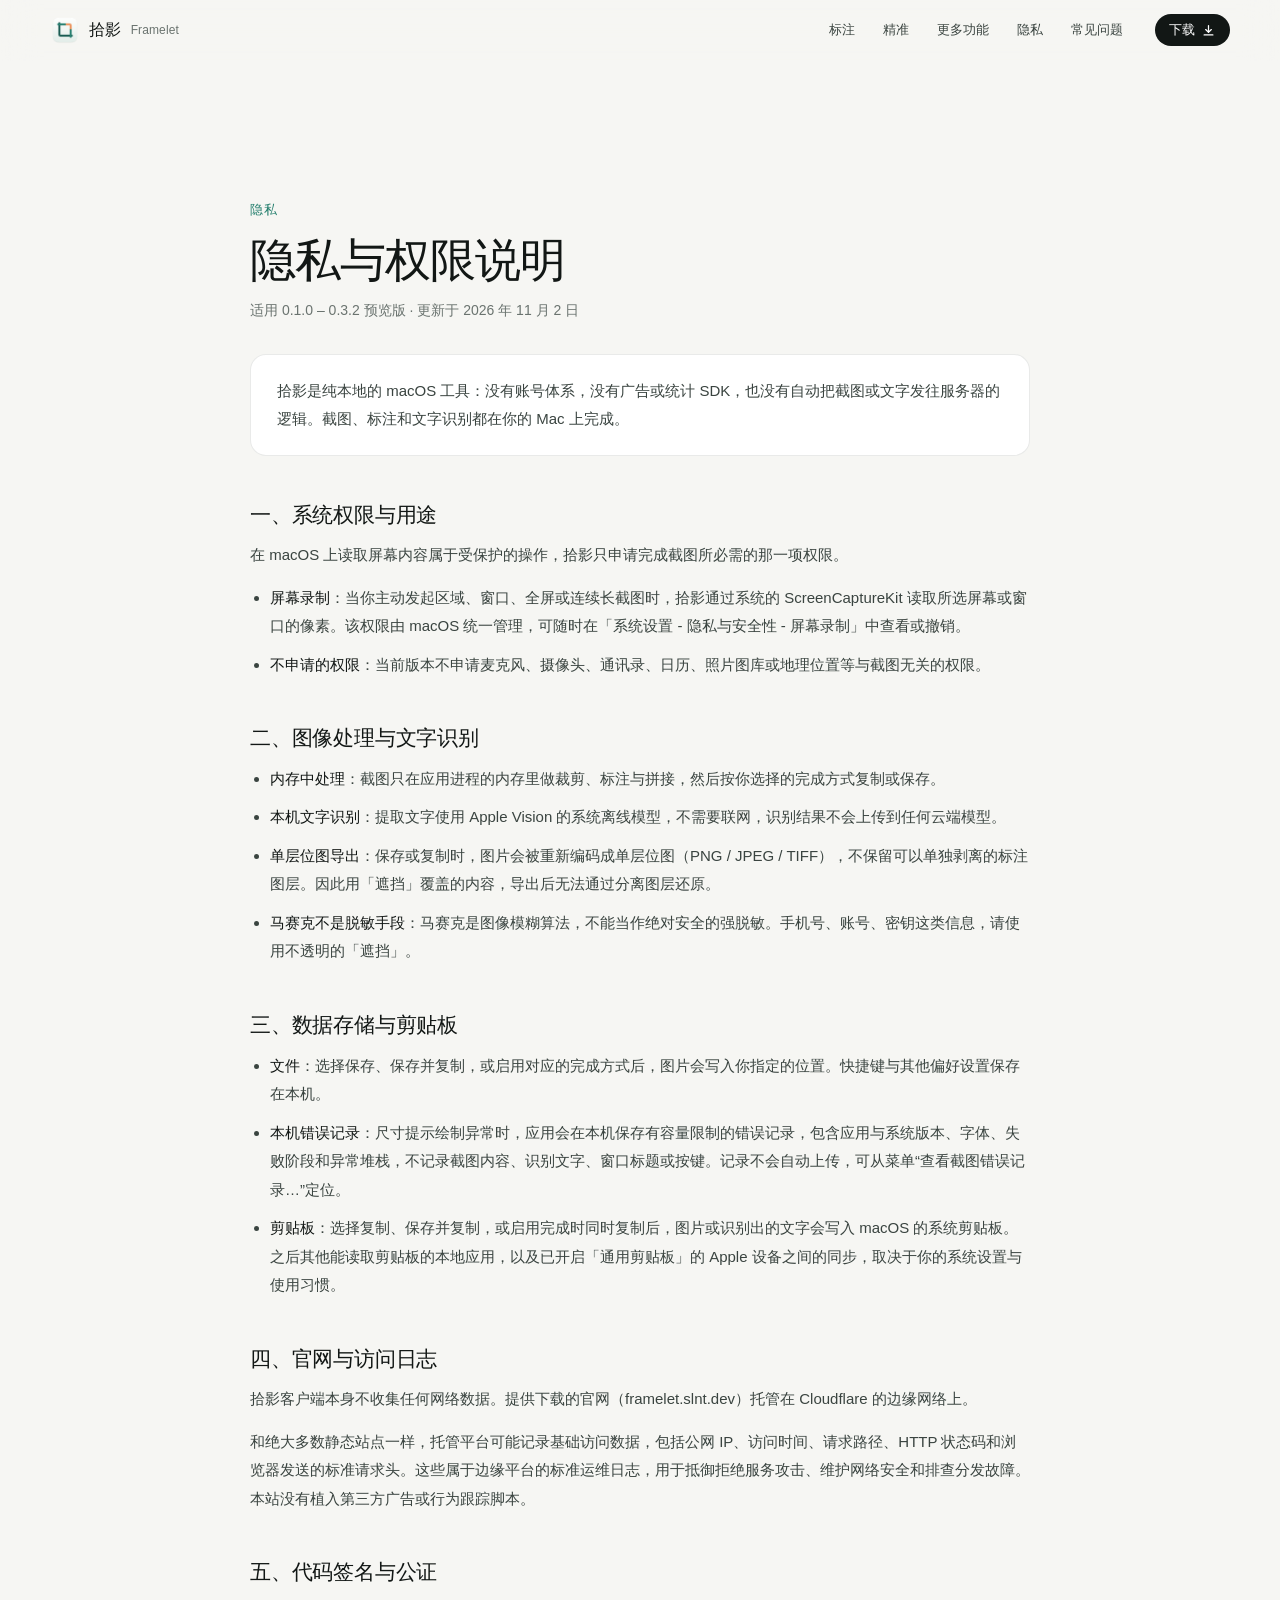
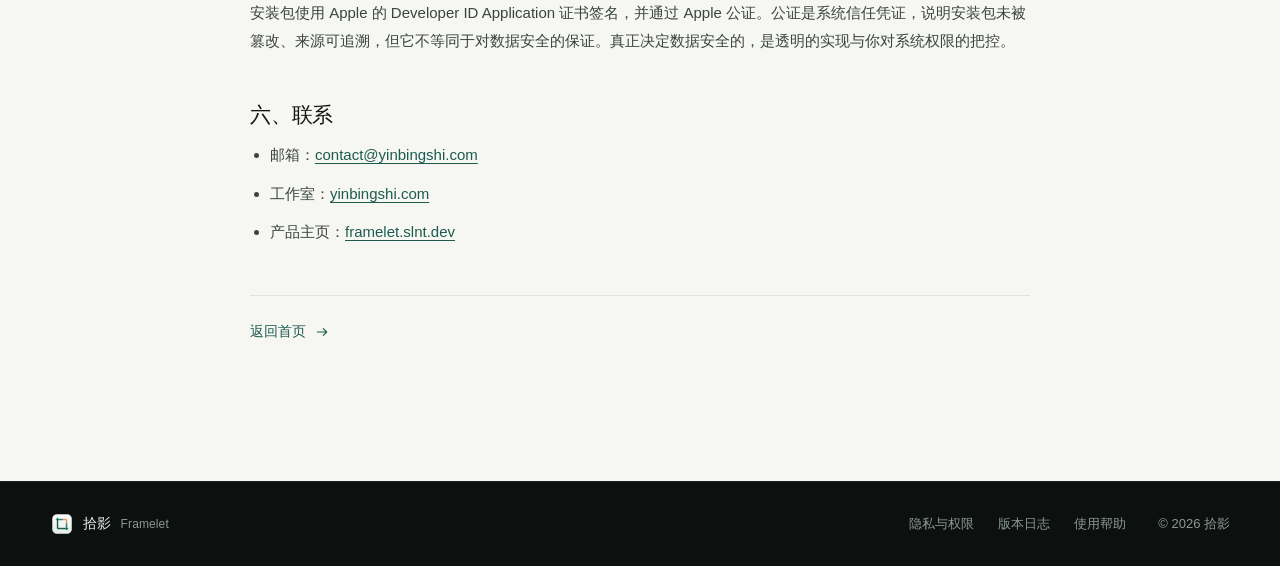
==== commit faf9e8c5: "官网发布 0.3.2 下载、校验值与更新说明" ====
--- a/website/privacy.html
+++ b/website/privacy.html
@@ -32,7 +32,7 @@
   <header class="policy-head">
     <p class="eyebrow">隐私</p>
     <h1>隐私与权限说明</h1>
-    <p class="policy-meta">适用 0.1.0 – <span data-version>0.3.1</span> 预览版 · 更新于 2026 年 10 月 28 日</p>
+    <p class="policy-meta">适用 0.1.0 – <span data-version>0.3.2</span> 预览版 · 更新于 2026 年 11 月 2 日</p>
   </header>
 
   <div class="policy-lede">
@@ -58,6 +58,7 @@
     <h2>三、数据存储与剪贴板</h2>
     <ul>
       <li><strong>文件</strong>：选择保存、保存并复制，或启用对应的完成方式后，图片会写入你指定的位置。快捷键与其他偏好设置保存在本机。</li>
+      <li><strong>本机错误记录</strong>：尺寸提示绘制异常时，应用会在本机保存有容量限制的错误记录，包含应用与系统版本、字体、失败阶段和异常堆栈，不记录截图内容、识别文字、窗口标题或按键。记录不会自动上传，可从菜单“查看截图错误记录…”定位。</li>
       <li><strong>剪贴板</strong>：选择复制、保存并复制，或启用完成时同时复制后，图片或识别出的文字会写入 macOS 的系统剪贴板。之后其他能读取剪贴板的本地应用，以及已开启「通用剪贴板」的 Apple 设备之间的同步，取决于你的系统设置与使用习惯。</li>
     </ul>
 
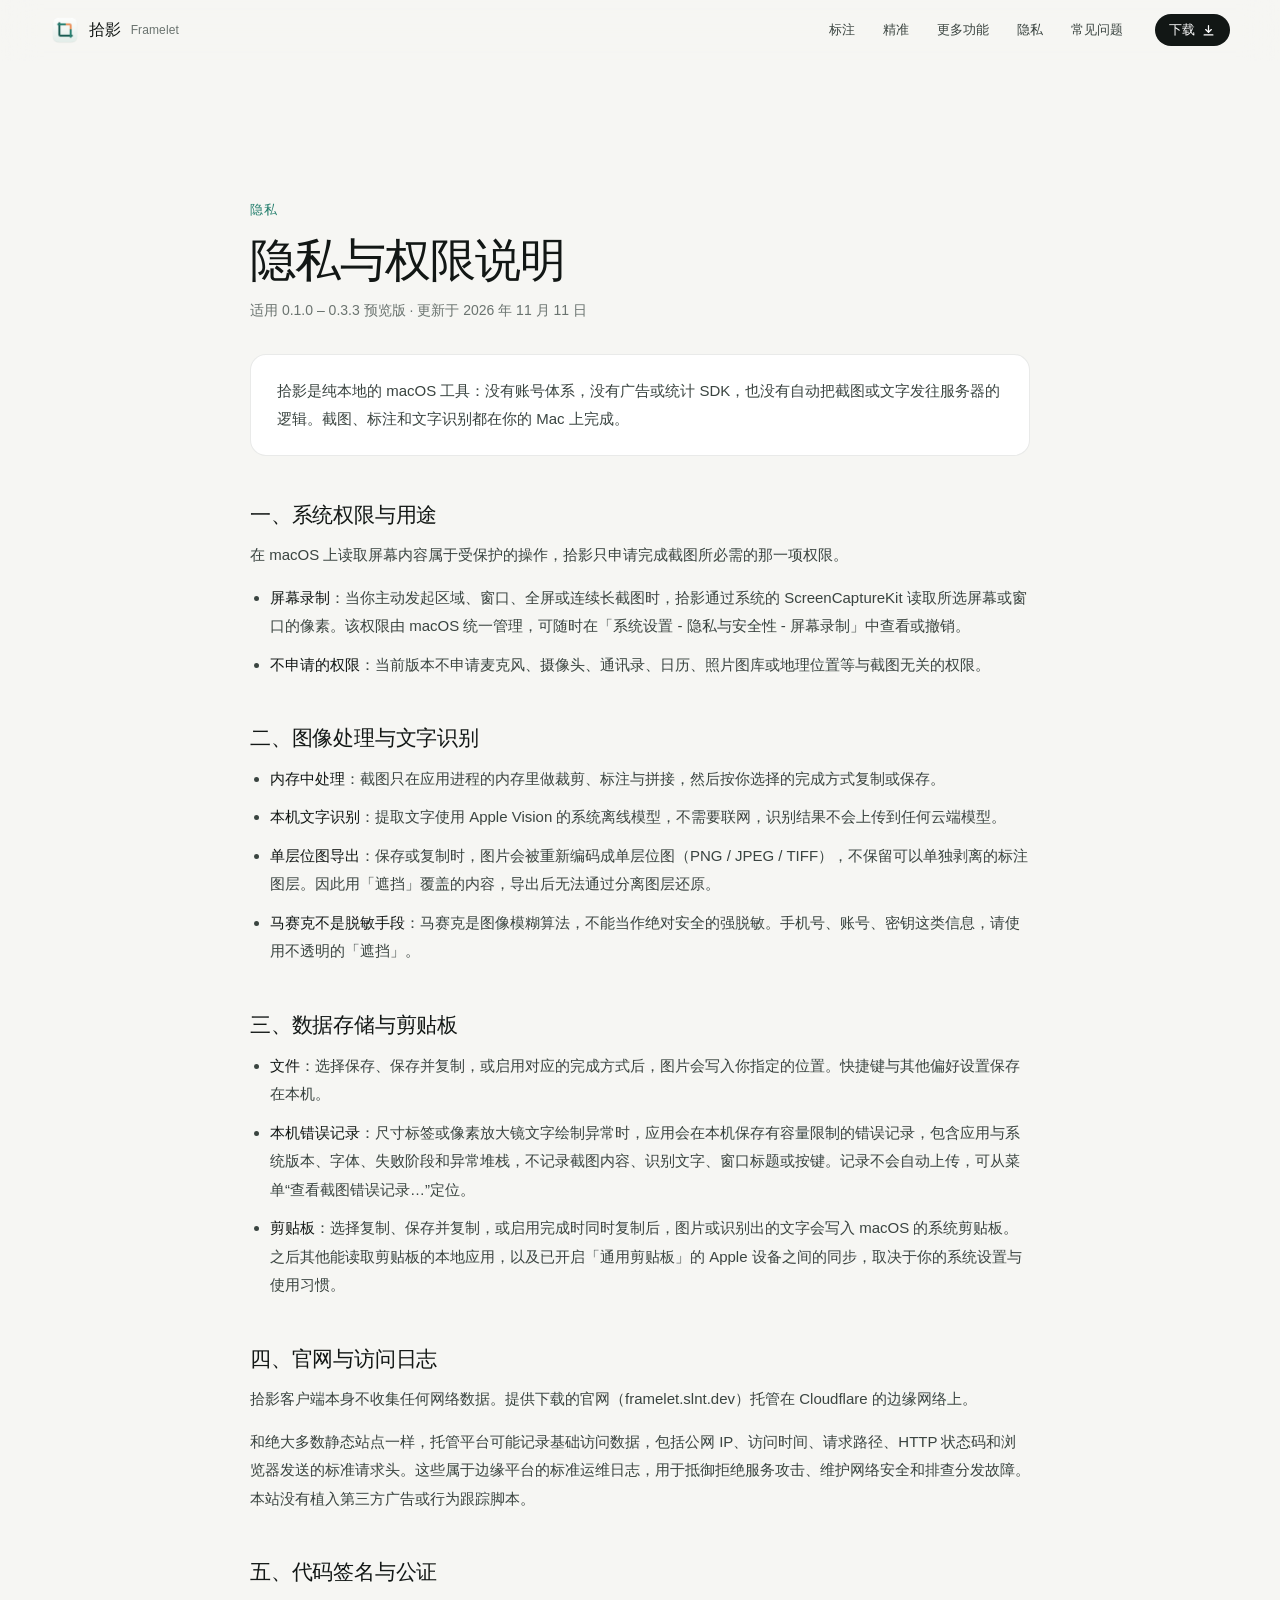
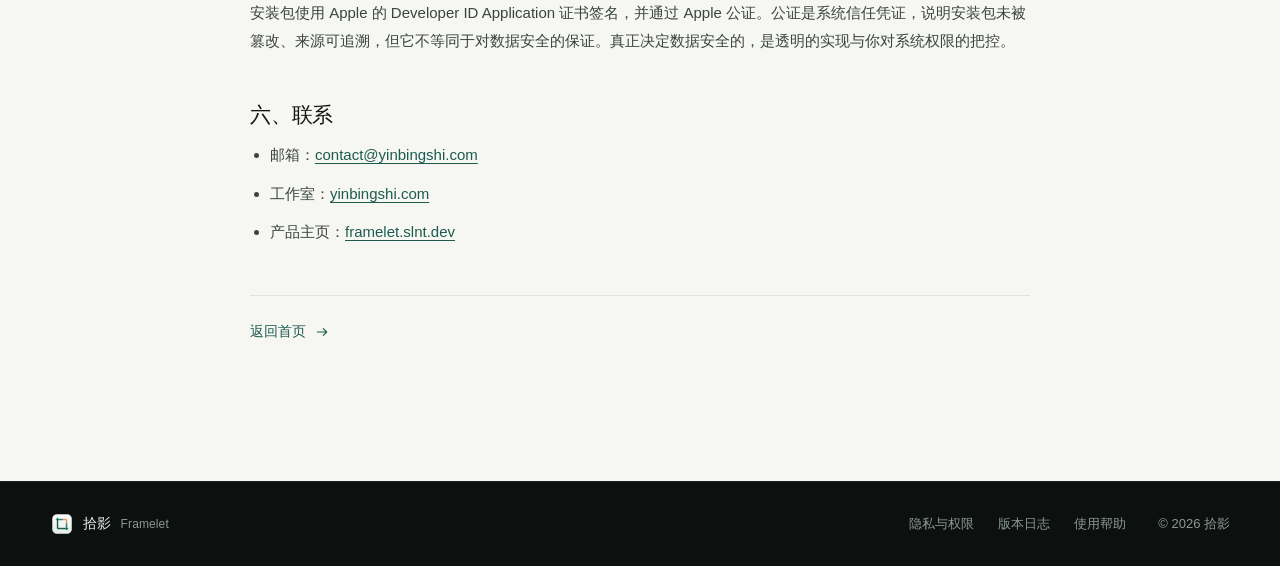
==== commit 1541cc6e: "官网更新至 0.3.3 放大镜闪退修复版" ====
--- a/website/privacy.html
+++ b/website/privacy.html
@@ -32,7 +32,7 @@
   <header class="policy-head">
     <p class="eyebrow">隐私</p>
     <h1>隐私与权限说明</h1>
-    <p class="policy-meta">适用 0.1.0 – <span data-version>0.3.2</span> 预览版 · 更新于 2026 年 11 月 2 日</p>
+    <p class="policy-meta">适用 0.1.0 – <span data-version>0.3.3</span> 预览版 · 更新于 2026 年 11 月 11 日</p>
   </header>
 
   <div class="policy-lede">
@@ -58,7 +58,7 @@
     <h2>三、数据存储与剪贴板</h2>
     <ul>
       <li><strong>文件</strong>：选择保存、保存并复制，或启用对应的完成方式后，图片会写入你指定的位置。快捷键与其他偏好设置保存在本机。</li>
-      <li><strong>本机错误记录</strong>：尺寸提示绘制异常时，应用会在本机保存有容量限制的错误记录，包含应用与系统版本、字体、失败阶段和异常堆栈，不记录截图内容、识别文字、窗口标题或按键。记录不会自动上传，可从菜单“查看截图错误记录…”定位。</li>
+      <li><strong>本机错误记录</strong>：尺寸标签或像素放大镜文字绘制异常时，应用会在本机保存有容量限制的错误记录，包含应用与系统版本、字体、失败阶段和异常堆栈，不记录截图内容、识别文字、窗口标题或按键。记录不会自动上传，可从菜单“查看截图错误记录…”定位。</li>
       <li><strong>剪贴板</strong>：选择复制、保存并复制，或启用完成时同时复制后，图片或识别出的文字会写入 macOS 的系统剪贴板。之后其他能读取剪贴板的本地应用，以及已开启「通用剪贴板」的 Apple 设备之间的同步，取决于你的系统设置与使用习惯。</li>
     </ul>
 
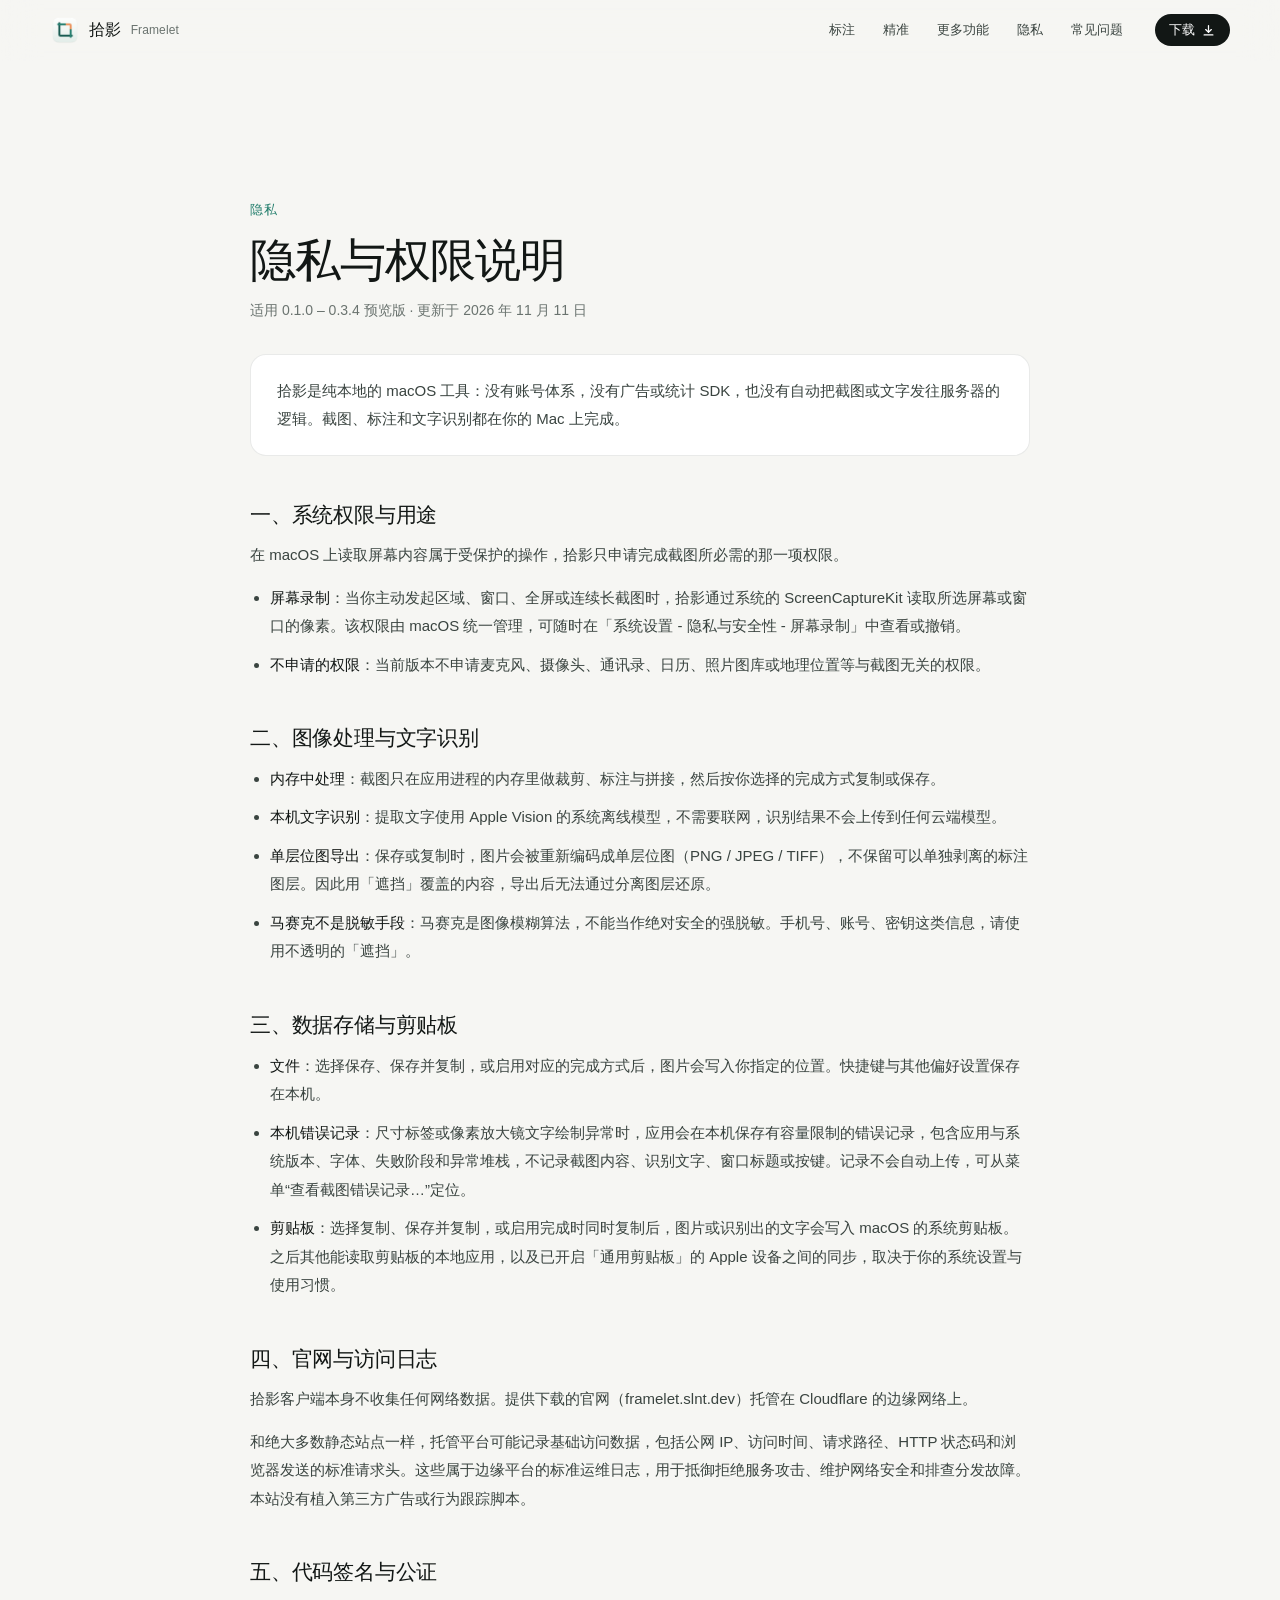
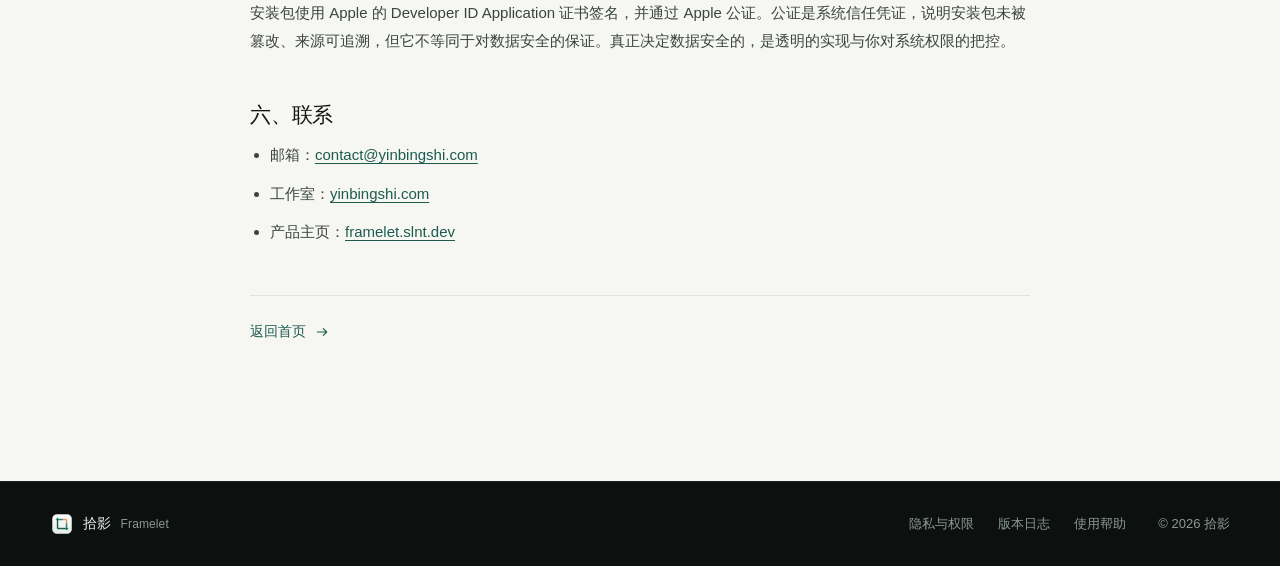
==== commit a1d98065: "官网发布 Framelet 0.3.4 下载和 Esc 更新说明" ====
--- a/website/privacy.html
+++ b/website/privacy.html
@@ -32,7 +32,7 @@
   <header class="policy-head">
     <p class="eyebrow">隐私</p>
     <h1>隐私与权限说明</h1>
-    <p class="policy-meta">适用 0.1.0 – <span data-version>0.3.3</span> 预览版 · 更新于 2026 年 11 月 11 日</p>
+    <p class="policy-meta">适用 0.1.0 – <span data-version>0.3.4</span> 预览版 · 更新于 2026 年 11 月 11 日</p>
   </header>
 
   <div class="policy-lede">
